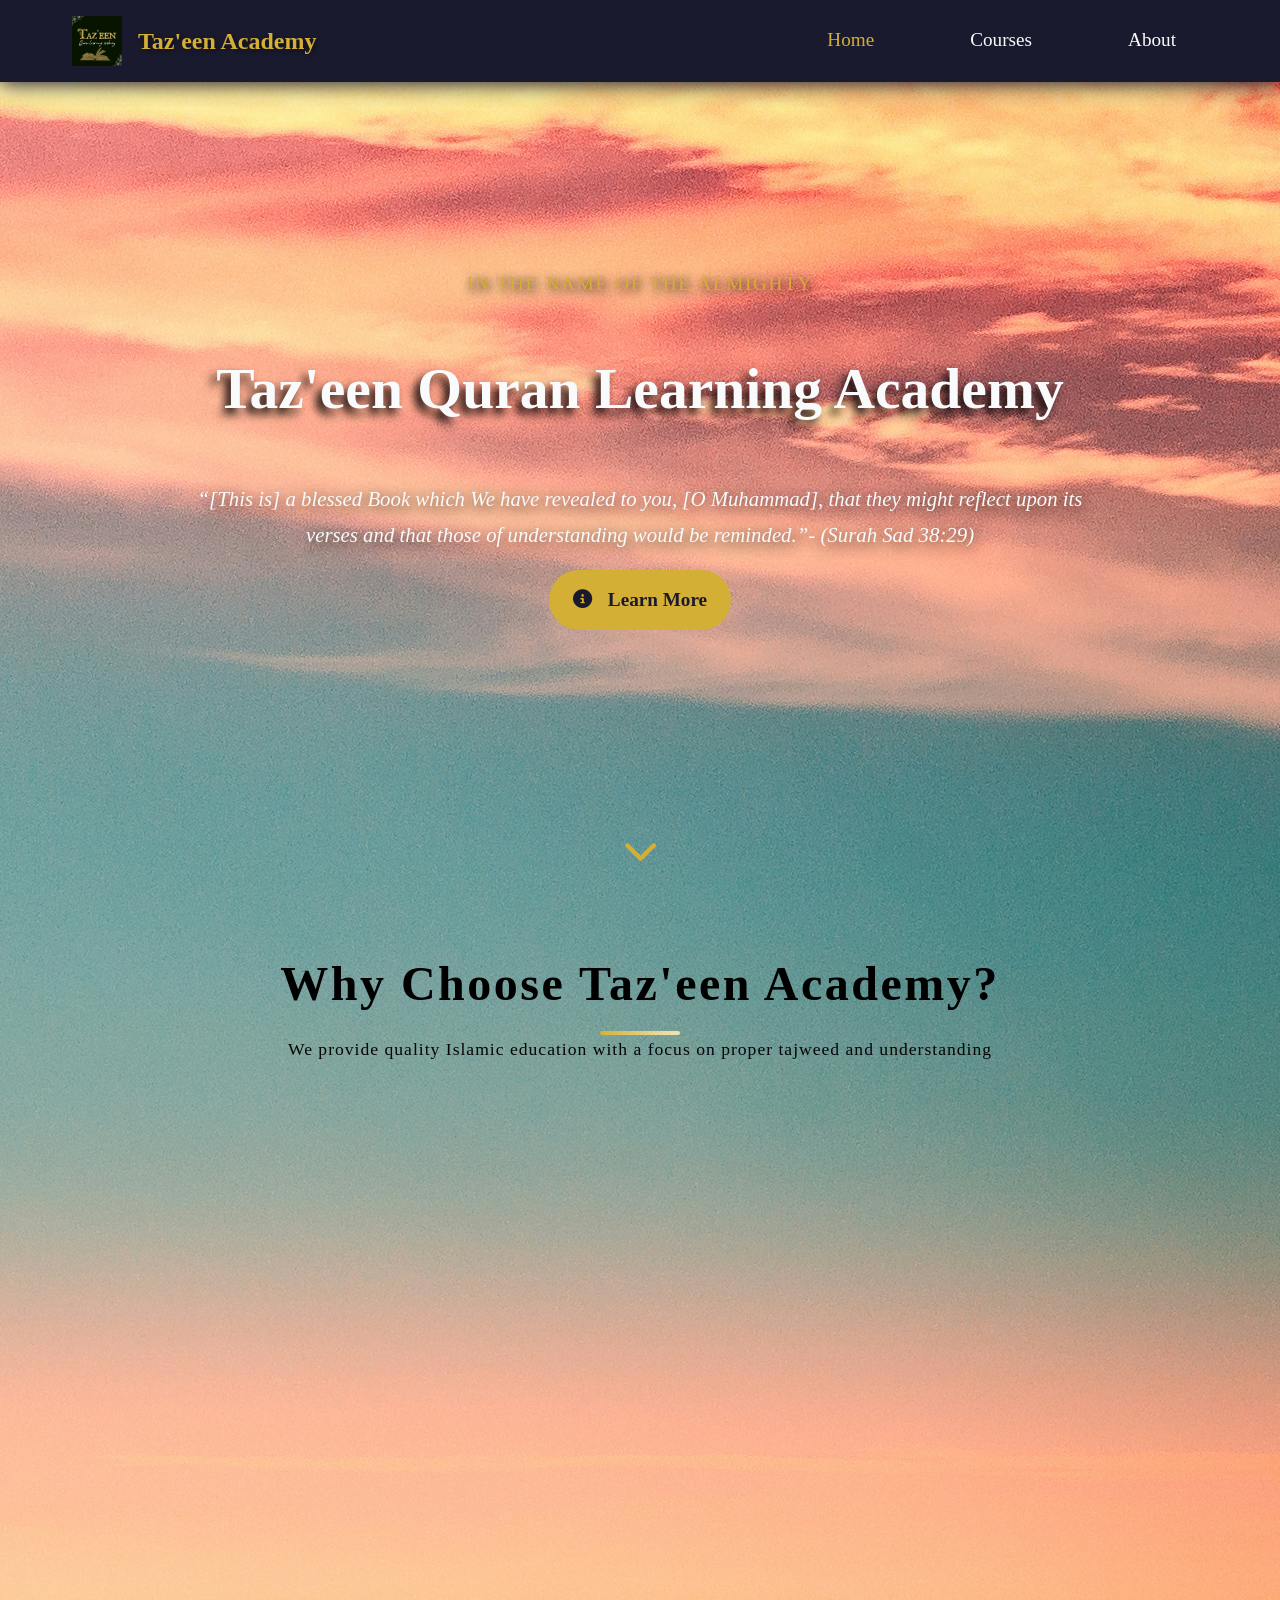
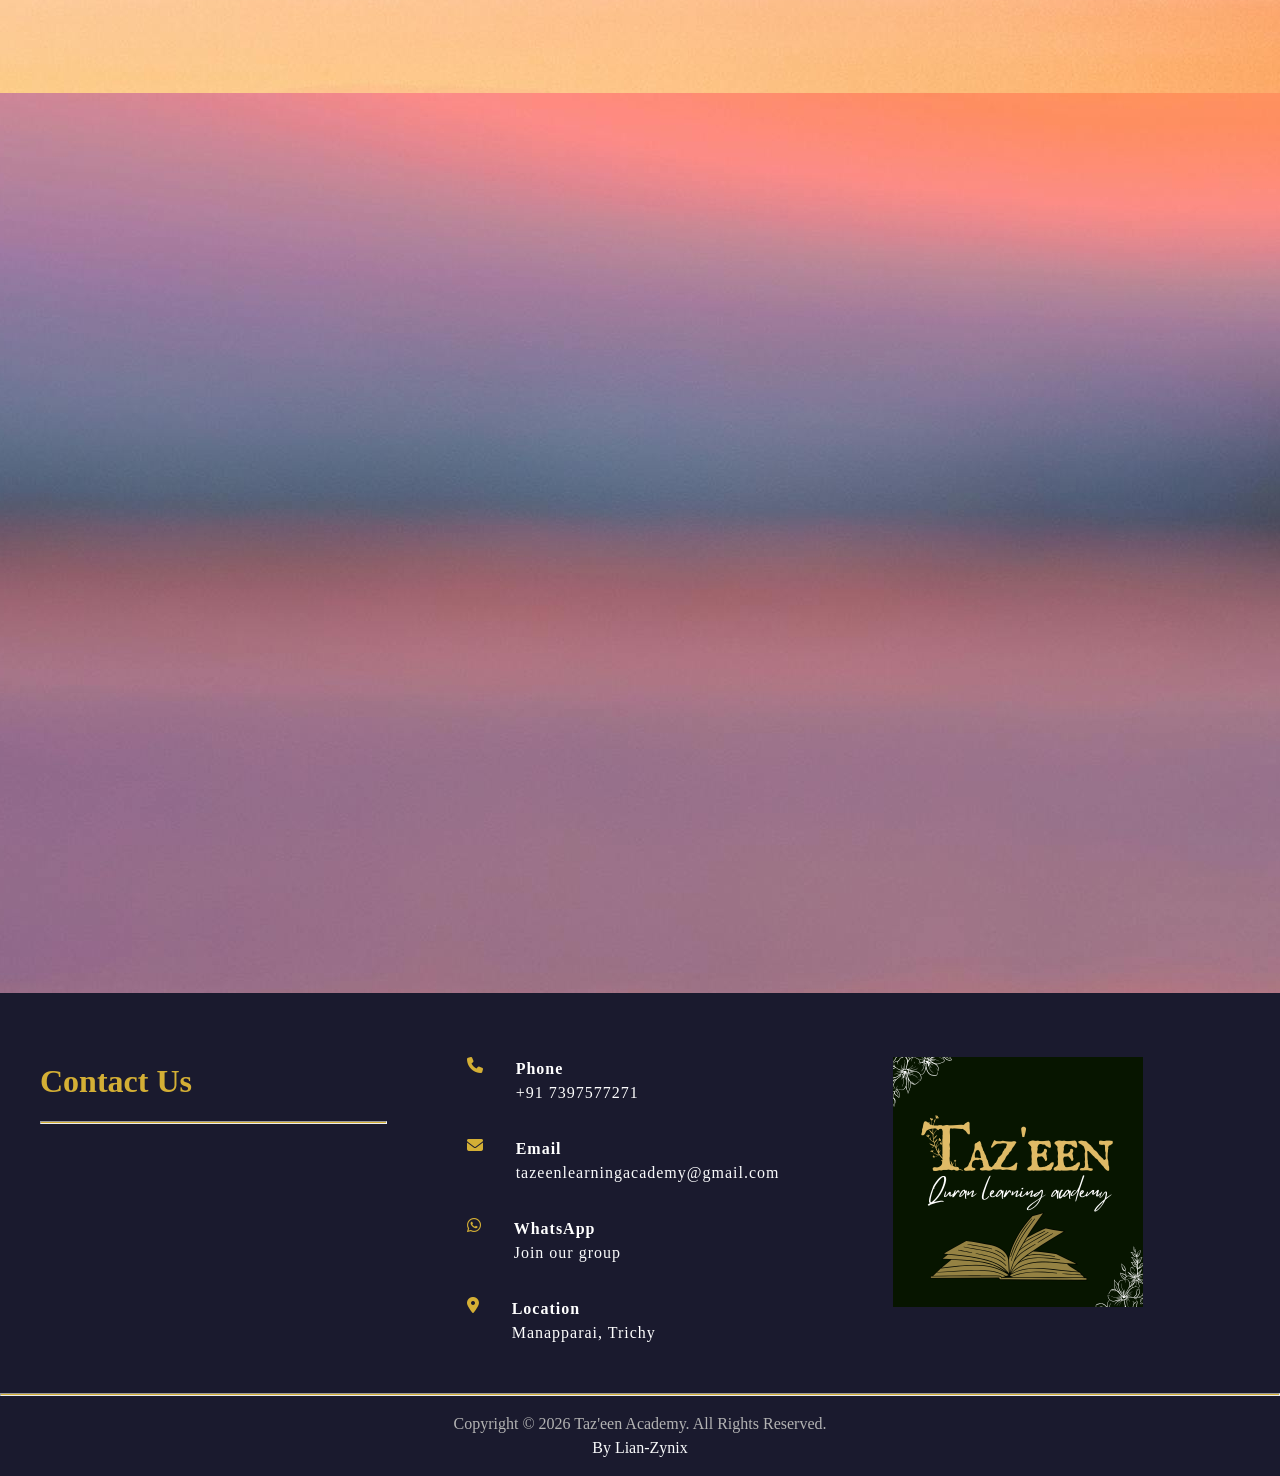
==== index.html @ e4729363 "Form updated" ====
<!DOCTYPE html>
<html lang="en">
<head>
    <meta charset="UTF-8">
    <meta name="viewport" content="width=device-width, initial-scale=1.0">
    <link rel="icon" type="image/png" href="Image/Tazeen.png">
    <title>Home | Taz'een Academy | Pool of Knowledge</title>
    <link rel="stylesheet" href="styles.css">
    <link rel="stylesheet" href="https://cdnjs.cloudflare.com/ajax/libs/font-awesome/6.4.0/css/all.min.css">
</head>
<body>

<!--Navigation Content-->

    <nav class="navbar">
        <div class="nav-container">
            <div class="logo">
                <img src="Image/Tazeen.png" alt="Taz'een Academy Logo" class="logo-icon">
                <span><a href="index.html" class="logo-text">Taz'een Academy</a></span>
            </div>
            <ul class="nav-menu">
                <li><a href="index.html" class="active" >Home</a></li>
                <li><a href="course.html">Courses</a></li>
                <li><a href="about.html">About</a></li>
            </ul>
            <div class="hamburger">
                <span></span>
                <span></span>
                <span></span>
            </div>
        </div>
    </nav>

<!--Header Content-->

    <div class="hd">
        <div class="hd-content">
            <p class="hd-start">In The Name Of The Almighty</p>
            <h1 class="hd-title">Taz'een Quran Learning Academy</h1>
            <p class="hd-verse">“[This is] a blessed Book which We have revealed to you, [O Muhammad], that they might reflect upon its verses and that those of understanding would be reminded.”- (Surah Sad 38:29)</p>
            <div class="hd-buttons">
                <a href="about.html" class="btn-about">
                    <i class="fas fa-info-circle"></i> Learn More
                </a>
            </div>
        </div>
        <div class="scroll-down">
            <i class="fas fa-chevron-down"></i>
        </div>
    </div>

<!--Main Content-->

    <main class="mcon">
        <div class="mcon-head">
            <h2>Why Choose Taz'een Academy?</h2>
            <p>We provide quality Islamic education with a focus on proper tajweed and understanding</p>
        </div>
        <div class="fade-in">
            <div class="mcon-grid">
                <div class="mcon-card">
                    <div class="mcon-icon">
                        <i class="fas fa-quran"></i>
                    </div>
                    <h3>About Us</h3>
                    <p>Tazeen Learning Academy is dedicated to providing authentic Islamic knowledge with proper tajweed and
                        understanding. We believe in nurturing students with a strong foundation in Quran and Sunnah.</p>
                </div>
                <div class="mcon-card featured">
                    <div class="mcon-icon">
                        <i class="fas fa-bullseye"></i>
                    </div>
                    <h3>Our Mission</h3>
                    <p>To provide authentic Islamic knowledge with proper tajweed and understanding, making Quranic education accessible to all.</p>
                </div>
                <div class="mcon-card">
                    <div class="mcon-icon">
                        <i class="fas fa-eye"></i>
                    </div>
                    <h3>Our Vision</h3>
                    <p>To build confident students grounded in Quran and Sunnah, ready to practice and share Islamic knowledge from a young age.</p>
                </div>
            </div>
        </div>
    </main>

<!--CTA Section-->

    <div class="info-section">
        <div class="fade-in">
            <div class="info-container">
                <div class="info-sect-left">
                    <div class="info-sect-left-inner">
                        <h2>Start Your Quran Learning Journey<br>Today!</h2>
                        <p>Join our WhatsApp group and connect with our community of learners</p>
                        <a href="https://chat.whatsapp.com/HUBTLFQeHXgHSsPPUYZzx8" target="_blank" class="btn-whatsapp">
                            <i class="fab fa-whatsapp"></i> Chat with us
                        </a>
                        <p>Whether you have a question, want to start a project or simply want to connect. Feel free to send us a message in the contact form</p>
                    </div>
                </div>
                <div class="info-sect-right">
                    <div class="info-sect-right-inner">
                        <h2>Ready? Join Us!</h2>
                        <section class="form">
                            <form name="contact" method="POST" netlify netlify-honeypot="bot-field">

                                <p style="display: none;">
                                <label>Don't fill this out: <input name="bot-field"></label>
                                </p>

                                <!-- Text Input -->
                                <div class="form-group">
                                <label for="fullname">Full Name:</label>
                                <input type="text" id="fullname" name="fullname" required>
                                </div>

                                <!-- Email Input -->
                                <div class="form-group">
                                <label for="email">Email Address:</label>
                                <input type="email" id="email" name="email" required>
                                </div>

                                <!-- Phone Input -->
                                <div class="form-group">
                                <label for="phone">Phone Number:</label>
                                <input type="tel" id="phone" name="phone" pattern="[0-9]{10}" required>
                                </div>

                                <!-- Textarea -->
                                <div class="form-group">
                                <label for="notes">Additional Notes:</label>
                                <textarea id="notes" name="notes" rows="3"></textarea>
                                </div>

                                <!-- Submit Button -->
                                <div class="form-group">
                                <button type="submit" class="submit-btn">
                                    Submit Information
                                </button>
                                </div>
                            </form>
                        </section>
                    </div>
                </div>
            </div>
        </div>
    </div>

<!--Footer Content-->

    <footer class="footer">
        <div class="footer-content">
            <div class="footer-section">
                <h1>Contact Us</h1>
                <hr>
            </div>
            <div class="footer-section">
                <div class="footer-item">
                    <i class="fas fa-phone"></i>
                    <div>
                        <h4>Phone</h4>
                        <p>+91 7397577271</p>
                    </div>
                </div>
                <div class="footer-item">
                    <i class="fas fa-envelope"></i>
                    <div>
                        <h4>Email</h4>
                        <a href="mailto:tazeenlearningacademy@gmail.com">tazeenlearningacademy@gmail.com</a>
                    </div>
                </div>
                <div class="footer-item">
                    <i class="fab fa-whatsapp"></i>
                    <div>
                        <h4>WhatsApp</h4>
                        <a href="https://chat.whatsapp.com/HUBTLFQeHXgHSsPPUYZzx8" target="_blank">Join our group</a>
                    </div>
                </div>
                <div class="footer-item">
                    <i class="fas fa-map-marker-alt"></i>
                    <div>
                        <h4>Location</h4>
                        <p>Manapparai, Trichy</p>
                    </div>
                </div>
            </div>
            <div class="footer-icon">
                <img src="Image/Tazeen.png" alt="Taz'een Academy Logo" class="logo-icon bottom">
            </div>
        </div>
        <div class="footer-bottom">
            <hr><p>Copyright &copy; 2026 Taz'een Academy. All Rights Reserved.<br>
            <a href="mailto:lianzynix.official@gmail.com">By Lian-Zynix</a>
        </div>
    </footer>

<!--Mobile Menu Content-->

    <script>

        // Mobile menu toggle:

            const hamburger = document.querySelector('.hamburger');
            const navMenu = document.querySelector('.nav-menu');
    
            hamburger.addEventListener('click', () => {
                navMenu.classList.toggle('active');
                hamburger.classList.toggle('active');
            });

        // Close menu when clicking a link:

            document.querySelectorAll('.nav-menu li a').forEach(link => {
                link.addEventListener('click', () => {
                    navMenu.classList.remove('active');
                    hamburger.classList.remove('active');
                });
            });

        // Scroll to see animation for class 'fade-in':
        const fadeElements = document.querySelectorAll('.fade-in');

        // Creating an Intersection Observer:

        const observer = new IntersectionObserver((entries) => {
            entries.forEach(entry => {
                if (entry.isIntersecting) {
                    // Add the 'active' class when the element is in view
                    entry.target.classList.add('active');
                } else {
                    // Optionally remove the 'active' class when out of view
                    entry.target.classList.remove('active');
                }
            });
        }, {
            threshold: 0.2 // Trigger when 20% of the element is visible
        });
        // Observe each element
        fadeElements.forEach(el => observer.observe(el));

    </script>
</body>
</html>
---- styles.css ----
/* Body-Content */

*{
    margin: 0;
    padding: 0;
    box-sizing: border-box;
}
body{
    color: hsl(210, 10%, 84%);
    line-height: 1.5;
    background: url(Image/bgimg1.jpg) center;
}

/* Color Variables */

:root {
    --primary-color: hsl(142, 70%, 49%);
    --secondary-color: hsl(173, 77%, 31%);
    --accent-color: hsl(173, 86%, 20%);
    --dark-color: hsl(240, 28%, 14%);
    --light-color: hsl(210, 17%, 98%);
    --gold-color: hsl(46, 65%, 52%);
    --gradient-primary: linear-gradient(135deg, hsl(229, 76%, 66%) 0%, hsl(270, 37%, 46%) 100%);
    --gradient-gold: linear-gradient(135deg, hsl(46, 65%, 52%) 0%, hsl(45, 74%, 84%) 100%);
}

/*Navigation-Content*/

.navbar{
    position: fixed;
    top: 0;
    right: 0;
    left: 0;
    background: hsl(240, 28%, 14%);
    backdrop-filter: blur(10px);
    z-index: 1000;
    box-shadow: 0 2px 20px var(--dark-color);
}
.nav-container{
    max-width: 1200px;
    margin: auto;
    padding: 1rem 2rem;
    display: flex;
    align-items: center;
    justify-content: space-between;
}
.logo{
    display: flex;
    justify-content: center;
    align-items: center;
    gap: 1rem;
}
.logo-icon{
    height: 50px;
    width: auto;
}
.logo-text{
    font-size: 1.5rem;
    font-weight: bold;
    color: var(--gold-color);
    text-shadow: 2px 2px 4px hsla(0, 0%, 0%, 0.5);
}
a{
    text-decoration: none;
    color: var(--light-color);
}
ul{
    list-style: none;
}
.nav-menu{
    display: flex;
    gap: 2rem;
}
.nav-menu li a{
    font-size: 1.2rem;
    border-radius: 5px;
    transition: all 0.3s ease;
    padding: 0.7rem 2rem;
    position: relative;
}
.nav-menu li a::after{
    content: '';
    position: absolute;
    bottom: 0;
    left: 50%;
    transform: translate(-50%);
    height: 2px;
    width: 0;
    background: var(--gold-color);
    transition: width 0.3s ease;
}
.nav-menu li a:hover::after{
    width: 80%;
}
.nav-menu li a:hover,
.nav-menu li a.active{
    color: var(--gold-color);
}
.hamburger{
    display: none;
    flex-direction: column;
    cursor: pointer;
    gap: 4px;
}
.hamburger span{
    width: 25px;
    height: 3px;
    background: var(--gold-color);
    border-radius: 2px;
    transition: all 0.3s ease;
}

/*Header-Content*/

.hd{
    position: relative;
    height: 100vh;
    color: var(--dark-color);
    display: flex;
    align-items: center;
    justify-content: center;
    text-align: center;
    padding: 0.2rem;
    top: 0;
    left: 0;
    right: 0;
    bottom: 10;
    background: url(Image/bgimg3.jpg);
    background-position: center;
    background-repeat: no-repeat;
    background-size: cover;
    z-index: 1;
}
.hd-content{
    position: relative;
    z-index: 2;
    max-width: 900px;
    animation: fadeInDown 1s ease;
}
@keyframes fadeInDown{
    from{
        opacity: 0;
        transform: translateY(-70px);
    }
    to{
        opacity: 1;
        transform: translateY(0px);
    }
}
.hd-start{
    color: var(--gold-color);
    font-size: 1.2rem;
    margin-bottom: 1rem;
    letter-spacing: 1.7px;
    text-shadow: 2px 2px 10px hsl(0, 0%, 0%);
    text-transform: uppercase;
}
.hd-title{
    font-family: 'Times New Roman', Times, serif;
    font-size: 3.6rem;
    margin: 3rem 0;
    color: var(--light-color);
    text-shadow: -5px 6px 10px hsl(0, 0%, 0%);
}
.hd-verse{
    color: var(--light-color);
    font-size: 1.3rem;
    margin-bottom: 1rem;
    line-height: 1.75;
    font-style: italic;
    text-shadow: 2px 3px 15px hsl(0, 0%, 0%);
}
.hd-buttons{
    display: flex;
    gap: 2rem;
    justify-content: center;
    flex-wrap: wrap;
}
.btn-about{
    background-color: var(--gold-color);
    color: var(--dark-color);
    font-size: 1.2rem;
    padding: 1rem 1.5rem;
    border-radius: 50px;
    font-weight: bold;
    display: flex;
    align-items: center;
    gap: 1rem;
    transition: all 0.4s ease;
    box-shadow: 0 4px 15px var(--gradient-primary);
}
.btn-about:hover{
    transform: translateY(-2.5px);
    box-shadow: 0 4px 15px hsl(51, 79%, 29%);
}
.scroll-down i{
    color: var(--gold-color);
    font-size: 2.2rem;
}
.scroll-down{
    position: absolute;
    bottom: 30px;
    left: 50%;
    transform: translateX(-50%);
    z-index: 2;
    animation: bounce 2s infinite;
}
@keyframes bounce{
    0%,
    20%,
    50%,
    80%,
    100%{
        transform: translateX(-50%) translateY(0);
    }

    40%{
        transform: translateX(-50%) translateY(-10px);
    }

    60%{
        transform: translateX(-50%) translateY(-5px);
    }
}

/*Main Content*/

.mcon{
    padding: 3em 2em;
}
.mcon-head{
    text-align: center;
    margin-bottom: 2rem;
}
.mcon-head h2{
    font-size: 3rem;
    font-style: bold;
    color: hsl(0, 0%, 0%);
    margin-bottom: 1rem;
    display: inline-block;
    letter-spacing: 2.5px;
}
.mcon-head h2::after{
    content: '';
    position: absolute;
    height: 4px;
    bottom: -135px;
    left: 50%;
    transform: translateX(-50%);
    width: 80px;
    background: var(--gradient-gold);
    border-radius: 2px;
}
.mcon-head p{
    color: hsl(0, 0%, 2%);
    font-size: 1.1rem;
    letter-spacing: 1px;
}
.mcon-grid{
    color: var(--dark-color);
    display: grid;
    grid-template-columns: repeat(auto-fit, minmax(300px, 1fr));
    max-width: 1200px;
    margin: 0 auto;
    gap: 2rem;
    animation: fadeIn 4s ease;
}
.mcon-card{
    padding: 2.5rem;
    margin-top: 20%;
    margin-bottom: 20%;
    border-radius: 15px;
    box-shadow: 0 10px 30px hsl(0, 0%, 0%);
    text-align: center;
    transition: all 0.3s ease;
    position: relative;
    overflow: hidden;
    background: var(--light-color);
}
.mcon-icon{
    padding: 20px;
    margin: 0 auto 2.5rem;
    font-size: 2rem;
    display: inline-block;
    background-color: var(--gold-color);
    border-radius: 50%;
    box-shadow: 2px 2px 10px;
    height: 80px;
    width: 80px;
    justify-content: center;
    color: hsl(240, 28%, 14%);
}
.mcon-card.featured{
    background: var(--gradient-primary);
    color: hsl(216, 33%, 97%);
}
.mcon-card h3{
    font-size: 1.5rem;
    margin-bottom: 1.2rem;
    color: var(--dark-color);
    font-family: 'Franklin Gothic Medium', 'Arial Narrow', Arial, sans-serif;
}
.mcon-card.featured h3{
    color: hsl(210, 17%, 98%);
}
.mcon-card.featured p,
.mcon-card p{
    line-height: 1.8;
    font-family: Cambria, Cochin, Georgia, Times, 'Times New Roman', serif;
}
.mcon-card::before{
    content: '';
    position: absolute;
    top: 0;
    left: 0;
    right: 0;
    transform: scaleX(0);
    background: var(--gold-color);
    height: 8px;
    transition: transform 0.3s ease;
}
.mcon-card:hover::before{
    transform: scaleX(1);
}
.mcon-card.featured:hover,
.mcon-card:hover{
    transform: translateY(-10px);
}

@keyframes fadeIn{
    from{
        opacity: 0;
        transform: translateY(80px);
    }
    to{
        opacity: 1;
        transform: translateY(0);
    }
}
.fade-in{
    opacity: 0;
    transform: translateY(50px);
    transition: opacity 0.6s ease, transform 0.6s ease;
}
.fade-in.active{
    opacity: 1;
    transform: translateY(0);
}

/* CTA-Content */

.info-section{
    display: grid;
    place-items: center;
    background: url(Image/bgimg2.jpg);
    background-position: center;
    color: var(--light-color);
    height: 100vh;
}
.info-container{
    display: flex;
    margin: 0;
    padding: 0;
}
.info-sect-left{
    flex: 1;
    margin: 2rem;
    padding: 2rem;
}
.info-sect-left-inner{
    background-color: color-mix(in srgb, var(--dark-color),transparent 15%);
    border-radius: 10px;
    box-shadow: 0 10px 20px hsla(0, 0%, 0%, 0.3);
    text-align: center;
    transition: transform 0.3s ease;
    width: 80%;
}
.info-sect-left-inner:hover{
    transform: translateY(-10px);
}
.info-sect-left h2{
    font-size: 2.5rem;
    padding: 1rem;
}
.info-sect-left p{
    font-size: 1.2rem;
    padding: 2rem;
}
.btn-whatsapp{
    background-color: hsla(0, 0%, 0%, 0.40);
    color: hsl(106, 90%, 35%);
    border-style: linear;
    padding: 1rem;
    font-size: 1.2rem;
    border-radius: 20px;
    cursor: pointer;
    transition-duration: 0.5s;
}
.btn-whatsapp:hover{
    background-color: hsl(106, 90%, 35%);
    color: white;
    box-shadow: 1px 1px 10px hsl(0, 63%, 60%);
    transition-duration: 0.5s;
}
.btn-whatsapp:active{
    opacity: 0.4;
}
.info-sect-right{
    flex: 1;
}
.info-sect-right-inner{
    background-color: color-mix(in srgb, var(--dark-color),transparent 15%);
    padding: 1rem;
    border-radius: 10px;
    box-shadow: 0 10px 20px hsla(0, 0%, 0%, 0.3);
    text-align: center;
    transition: transform 0.3s ease;
    width: 80%;
}
.info-sect-right-inner:hover{
    transform: translateY(-10px);
}
.info-sect-right h2{
    font-size: 2.5rem;
    margin-bottom: 1.5rem;
}
.form-group :not(.submit-btn){
    margin-bottom: 1.5rem;
    text-align: left;
}
.form-group label{
    display: block;
    font-size: 1rem;
    margin-bottom: 0.5rem;
    color: var(--gold-color);
}
.form-group input,
.form-group select,
.form-group textarea{
    width: 100%;
    padding: 0.8rem;
    font-size: 1rem;
    border: 2px solid var(--light-color);
    border-radius: 5px;
    background: transparent;
    color: var(--light-color);
    transition: border-color 0.3s ease;
}
.form-group input:focus,
.form-group select:focus,
.form-group textarea:focus{
    border-color: var(--gold-color);
    outline: none;
}
.submit-btn{
    display: inline-block;
    padding: 0.8rem 2rem;
    font-size: 1rem;
    font-weight: bold;
    color: var(--dark-color);
    background: var(--gold-color);
    text-align: center;
    border: none;
    border-radius: 5px;
    cursor: pointer;
    transition: all 0.3s ease;
}
.submit-btn:hover{
    background: var(--light-color);
    color: var(--dark-color);
    box-shadow: 0 5px 15px rgba(0, 0, 0, 0.3);
    cursor: pointer;
}

/* Footer-Content */


.footer{
    background: var(--dark-color);
    padding: 4rem 0;
    padding-bottom: 1rem;
}
.footer-section h1{
    color: var(--gold-color);
    font-size: 2rem;
}
.footer hr{
    background-color: var(--gold-color);
    height: 3px;
    margin: 1rem 0;
    text-align: center;
}
.footer-item{
    display: flex;
    align-items: flex-start;
    gap: 2rem;
    margin-bottom: 2rem;
    color: white;
    letter-spacing: 1px;
    transition: all 0.3s ease;
}
.footer-item p:hover,
.footer-item a:hover,
.footer-item i{
    cursor: pointer;
    color: var(--gold-color);
    transition: all 0.3s ease;
}
.footer-section{
    background-color: var(--dark-color);
}
.footer-content{
    display: grid;
    max-width: 1200px;
    margin: 0 auto;
    grid-template-columns: repeat(auto-fit, minmax(250px,1fr));
    gap: 5rem;
}
.footer-bottom{
    text-align: center;
}
.footer-bottom p{
    color: hsl(0, 0%, 70%);
    font-size: 1rem;
}
.bottom{
    height: 250px;
}
.footer-icon{
    display: flex;
    width: 600px;
}

/* Responsive Design */

@media screen and (max-width: 915px){

    /* Navigation-Content */

    .nav-container{
        padding: 1rem;
    }
    .nav-menu{
        position: fixed;
        top: 80px;
        left: -100%;
        width: 100%;
        background: var(--dark-color);
        flex-direction: column;
        padding: 2rem;
        gap: 1rem;
        transition: left 0.3s ease;
    }
    .nav-menu.active{
        left: 0;
    }
    .logo-text{
        font-size: 1.4rem;
    }
    .nav-menu li a:hover::after{
        display: none;
    }
    .hamburger{
        display: flex;
    }
    .hamburger.active span:nth-child(1){
        transform: rotate(45deg) translate(5px, 5px);
    }
    .hamburger.active span:nth-child(2){
        opacity: 0;
    }
    .hamburger.active span:nth-child(3){
        transform: rotate(-45deg) translate(7px, -6px);
    }

/* Header-Content */

    .btn-about{
        display: none;
    }
    .hd-title{
        font-size: 2.2rem;
        letter-spacing: 1px;
        margin: 3rem auto;
    }
    .hd-start,
    .hd-verse{
        font-size: 1rem;
    }

/* Main-Content */

    .mcon{
        padding: 1rem;
    }
    .mcon-head h2{
        font-size: 2.2rem;
        letter-spacing: 1px;
    }
    .mcon-head h2::after{
        display: none;
    }
    .mcon-card{
        margin: 0 auto;
        padding: 2rem 1rem;
        margin-bottom: 2rem;
    }
    .mcon-card::before{
        transform: scaleX(1);
    }
    .mcon-grid{
        grid-template-columns: 1fr;
    }

/* CTA-Content */

    .info-section{
        height: auto;
    }
    .info-container{
        flex-direction: column;
        align-items: center;
    }
    .info-sect-left,
    .info-sect-right{
        width: 100%;
        padding: 1rem;
    }
    .info-sect-left-inner,
    .info-sect-right-inner{
        width: 100%;
    }
    .info-sect-left-inner h2,
    .info-sect-right-inner h2{
        font-size: 1.8rem;
    }
    .info-sect-left-inner p,
    .form-group label{
        font-size: 1rem;
    }

/* Footer-Content */

    .footer{
        padding: 1rem 1rem;
        padding-bottom: 0;
    }
    .footer-content{
        display: block;
    }
    .footer-content,
    .footer-item{
        gap: 1rem;
    }
    .footer-item p,
    .footer-item a,
    .footer-item i{
        font-size: 0.8rem;
        color: var(--gold-color);
    }
    .footer-item h4{
        font-size: 1rem;
    }
    .footer-section h1{
        font-size: 1.5rem;
    }
    .footer-icon{
        justify-content: center;
        width: 100%;
    }
    .footer-bottom{
        text-align: left;
    }
    .bottom{
        height: 150px;
    }
}
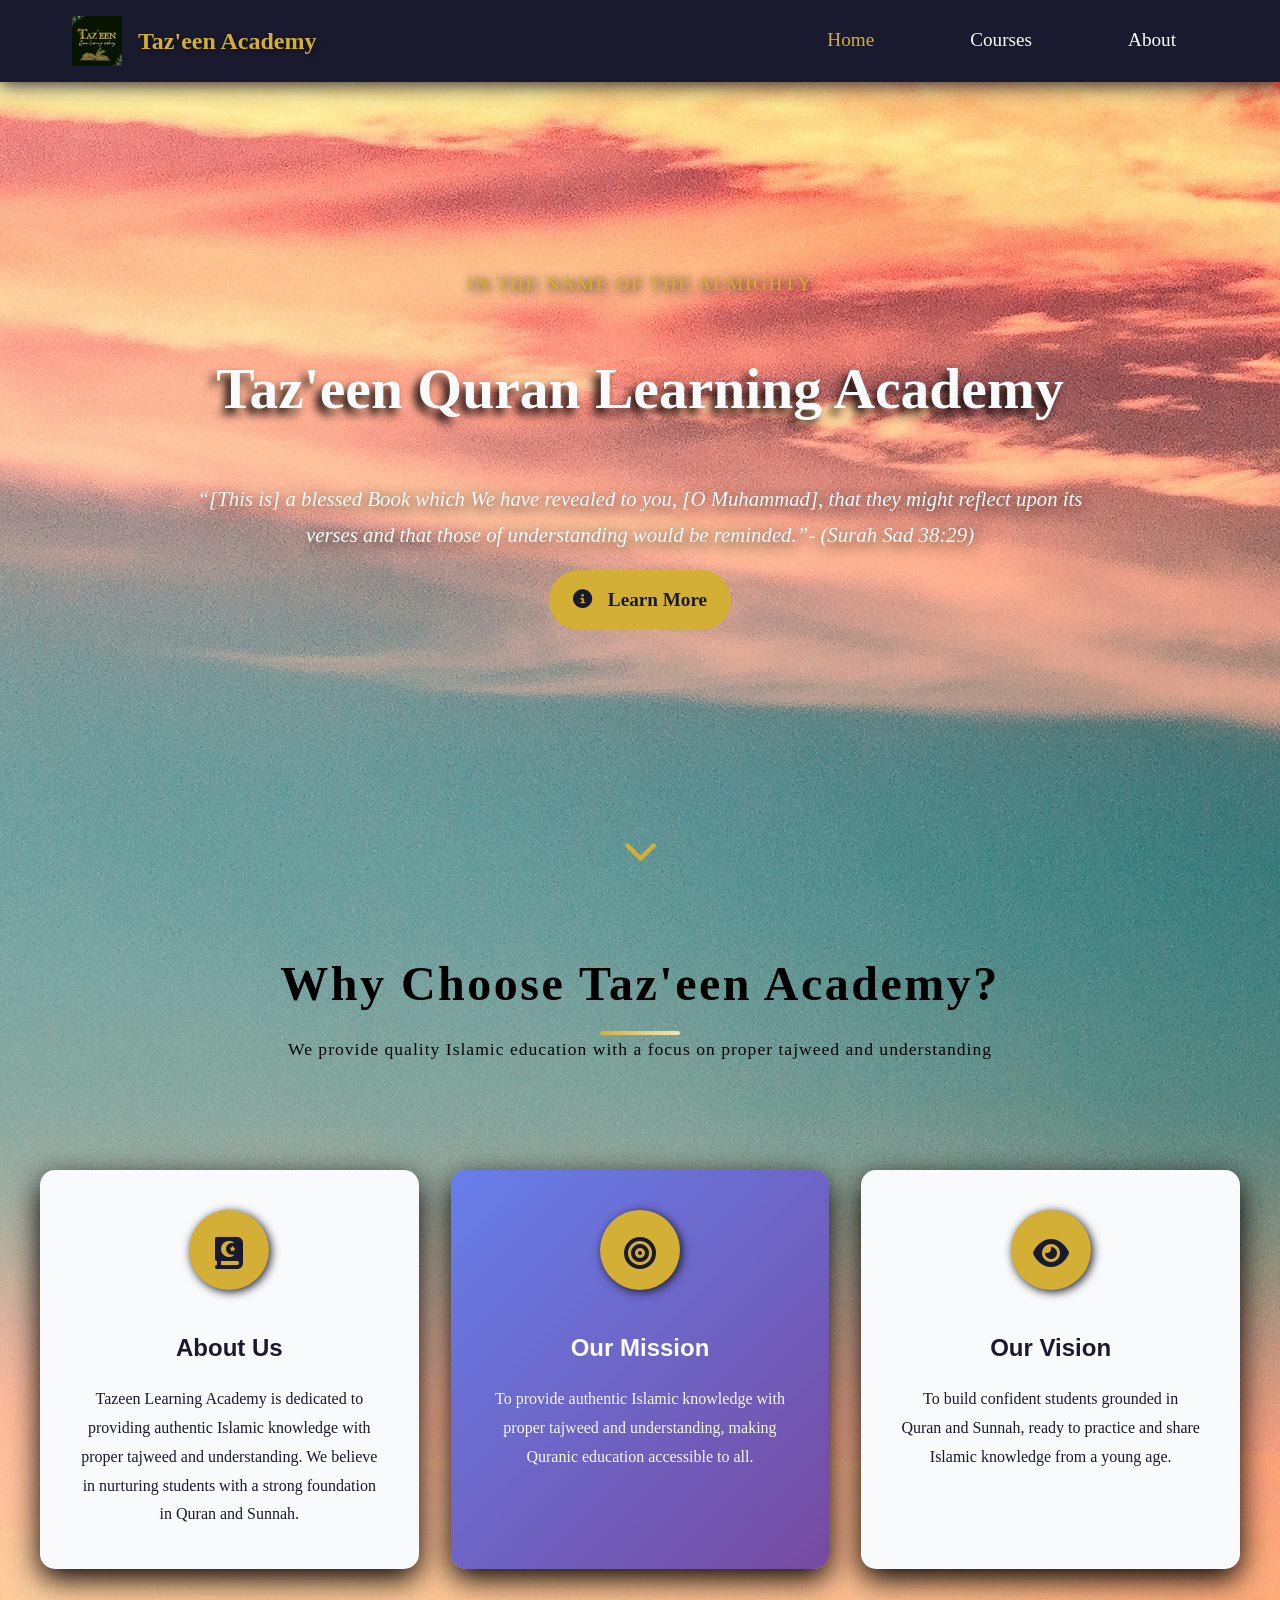
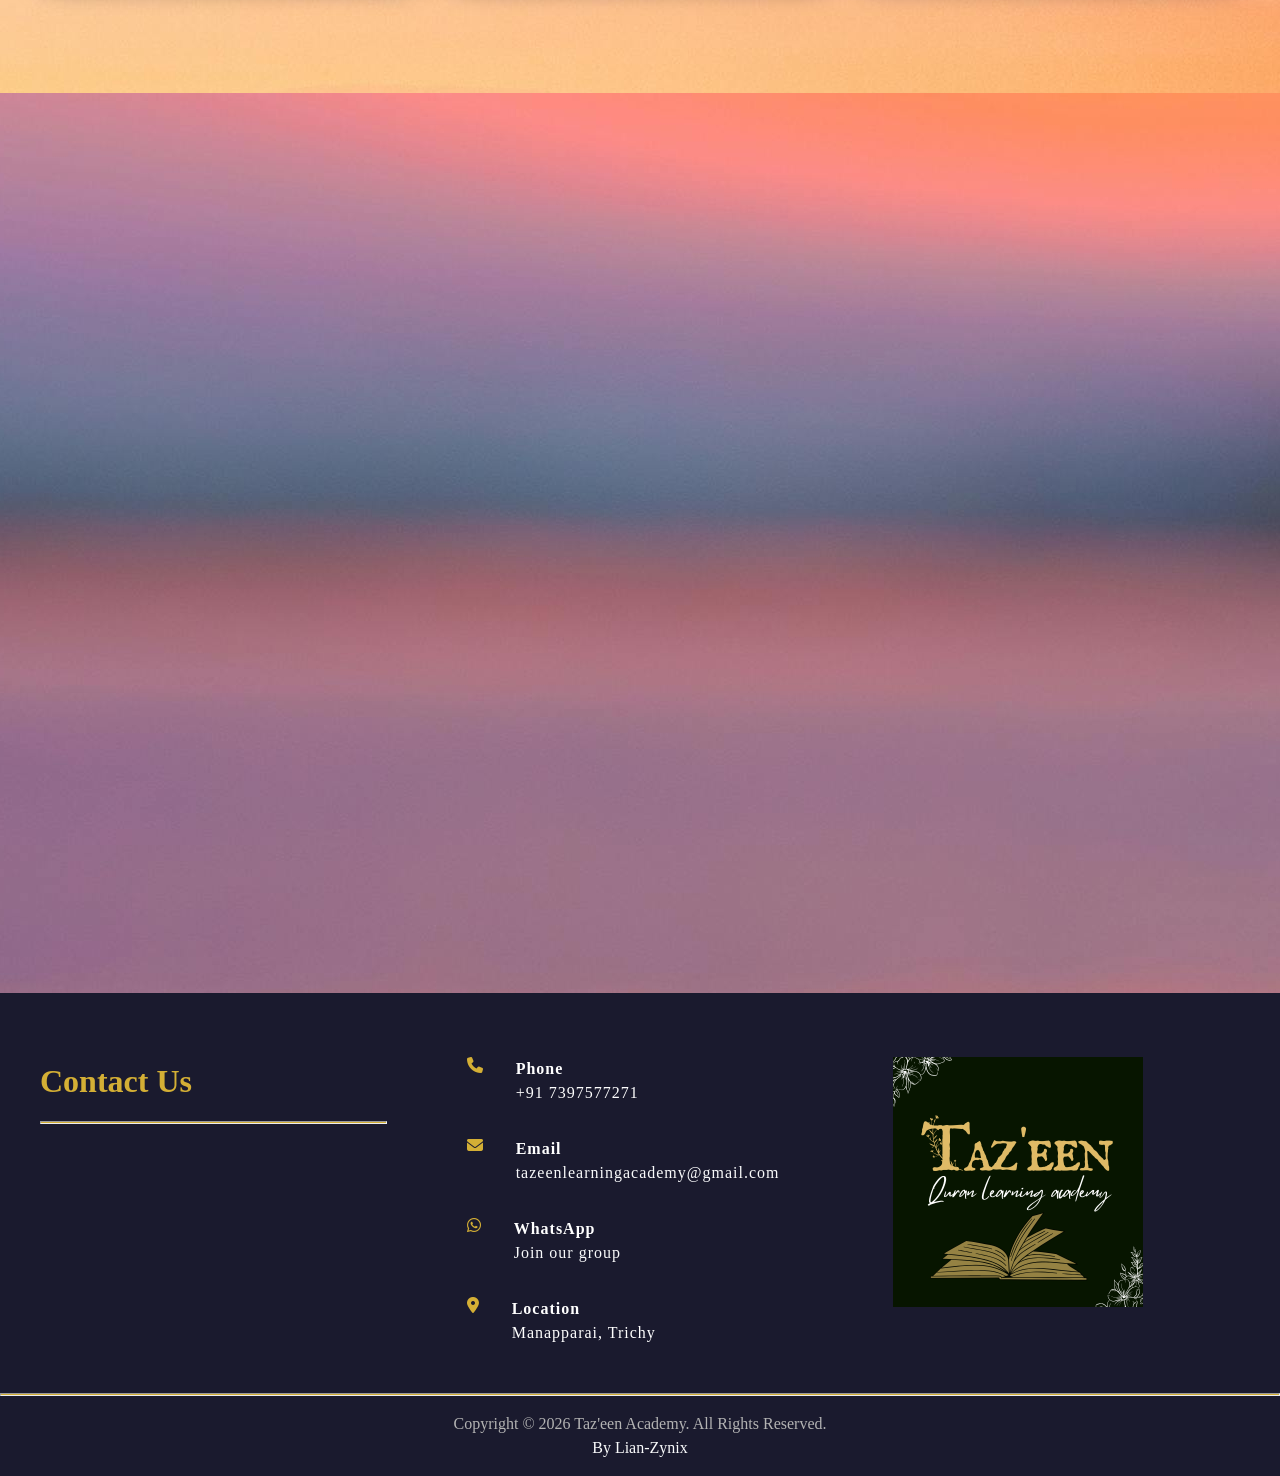
==== commit 2d174fe8: "Form updated" ====
--- a/index.html
+++ b/index.html
@@ -93,7 +93,7 @@
                     <div class="info-sect-left-inner">
                         <h2>Start Your Quran Learning Journey<br>Today!</h2>
                         <p>Join our WhatsApp group and connect with our community of learners</p>
-                        <a href="https://chat.whatsapp.com/HUBTLFQeHXgHSsPPUYZzx8" target="_blank" class="btn-whatsapp">
+                        <a href="" target="_blank" class="btn-whatsapp">
                             <i class="fab fa-whatsapp"></i> Chat with us
                         </a>
                         <p>Whether you have a question, want to start a project or simply want to connect. Feel free to send us a message in the contact form</p>
@@ -111,33 +111,33 @@
 
                                 <!-- Text Input -->
                                 <div class="form-group">
-                                <label for="fullname">Full Name:</label>
-                                <input type="text" id="fullname" name="fullname" required>
+                                    <label for="fullname">Full Name:</label>
+                                    <input type="text" id="fullname" name="fullname" required>
                                 </div>
 
                                 <!-- Email Input -->
                                 <div class="form-group">
-                                <label for="email">Email Address:</label>
-                                <input type="email" id="email" name="email" required>
+                                    <label for="email">Email Address:</label>
+                                    <input type="email" id="email" name="email" required>
                                 </div>
 
                                 <!-- Phone Input -->
                                 <div class="form-group">
-                                <label for="phone">Phone Number:</label>
-                                <input type="tel" id="phone" name="phone" pattern="[0-9]{10}" required>
+                                    <label for="phone">Phone Number:</label>
+                                    <input type="tel" id="phone" name="phone" pattern="[0-9]{10}" required>
                                 </div>
 
                                 <!-- Textarea -->
                                 <div class="form-group">
-                                <label for="notes">Additional Notes:</label>
-                                <textarea id="notes" name="notes" rows="3"></textarea>
+                                    <label for="notes">Additional Notes:</label>
+                                    <textarea id="notes" name="notes" rows="3"></textarea>
                                 </div>
 
                                 <!-- Submit Button -->
                                 <div class="form-group">
-                                <button type="submit" class="submit-btn">
-                                    Submit Information
-                                </button>
+                                    <button type="submit" class="submit-btn">
+                                        Submit Information
+                                    </button>
                                 </div>
                             </form>
                         </section>
@@ -174,7 +174,7 @@
                     <i class="fab fa-whatsapp"></i>
                     <div>
                         <h4>WhatsApp</h4>
-                        <a href="https://chat.whatsapp.com/HUBTLFQeHXgHSsPPUYZzx8" target="_blank">Join our group</a>
+                        <a href="" target="_blank">Join our group</a>
                     </div>
                 </div>
                 <div class="footer-item">
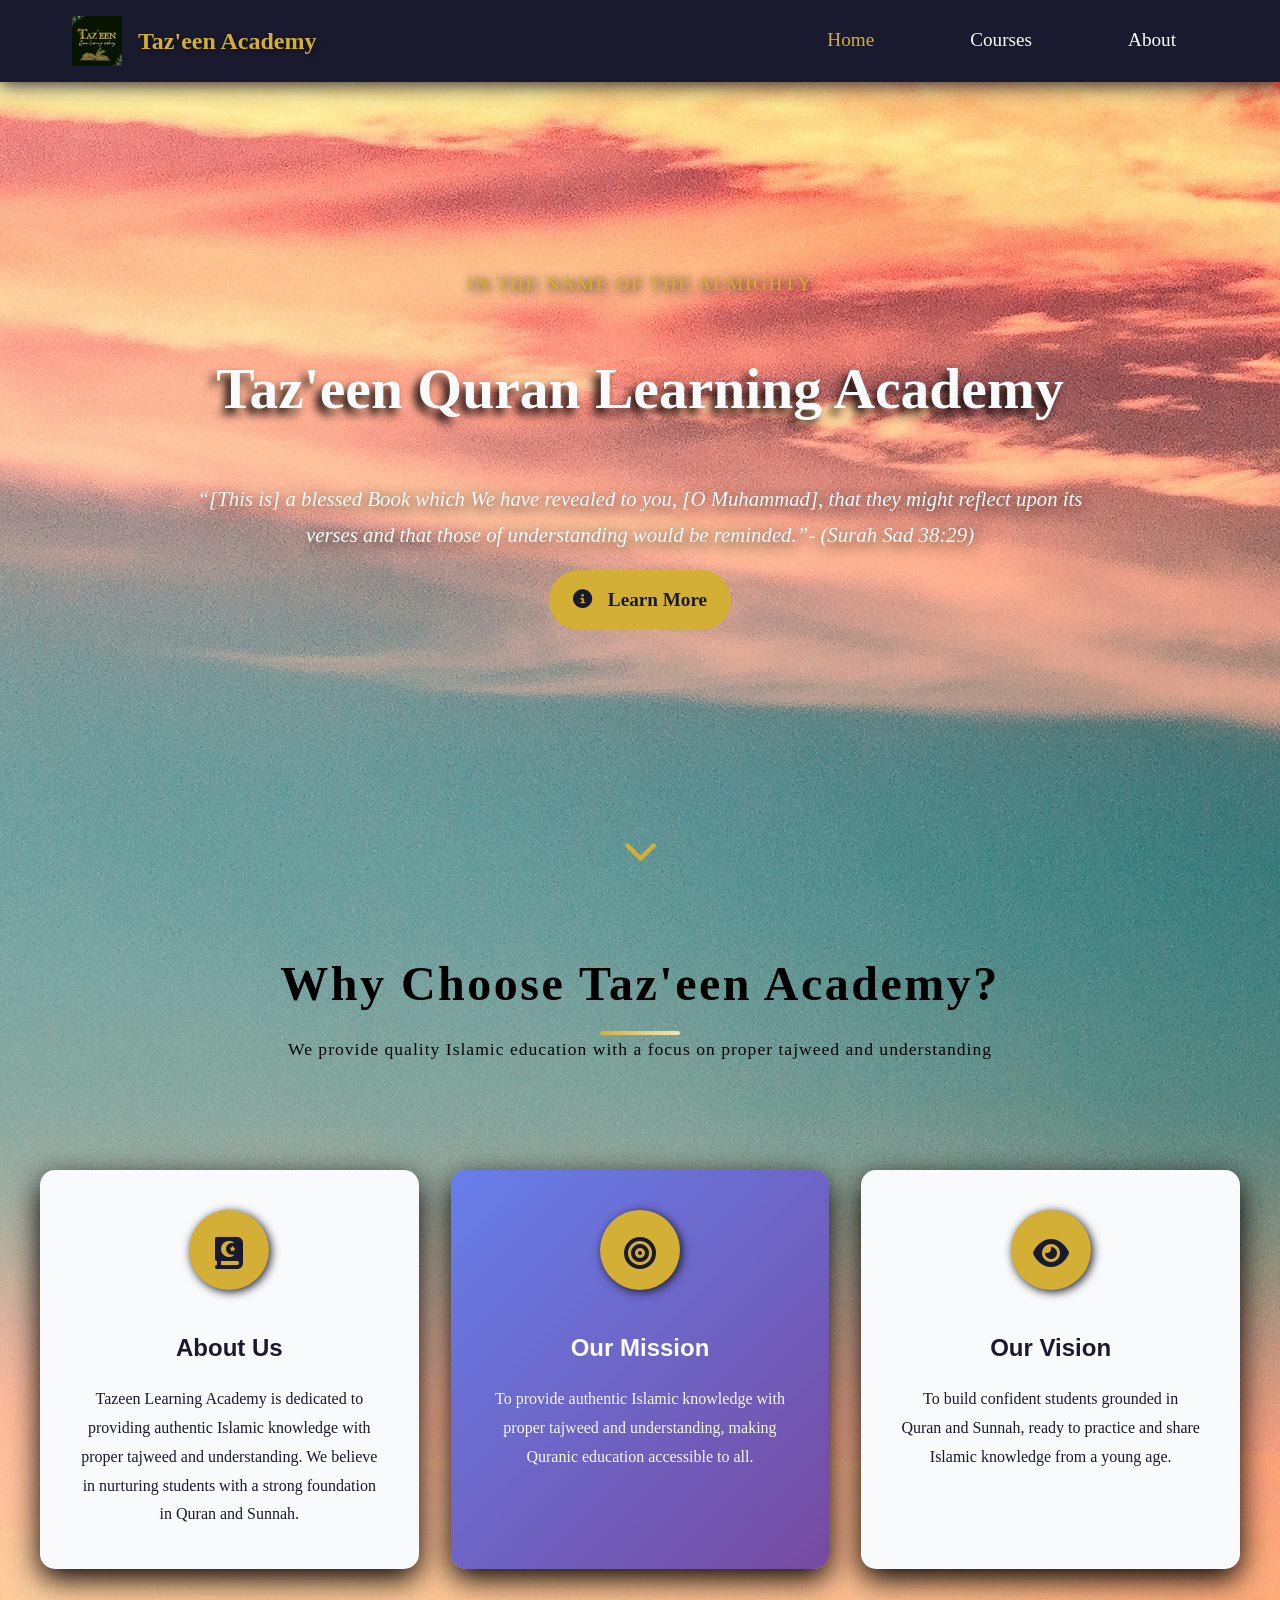
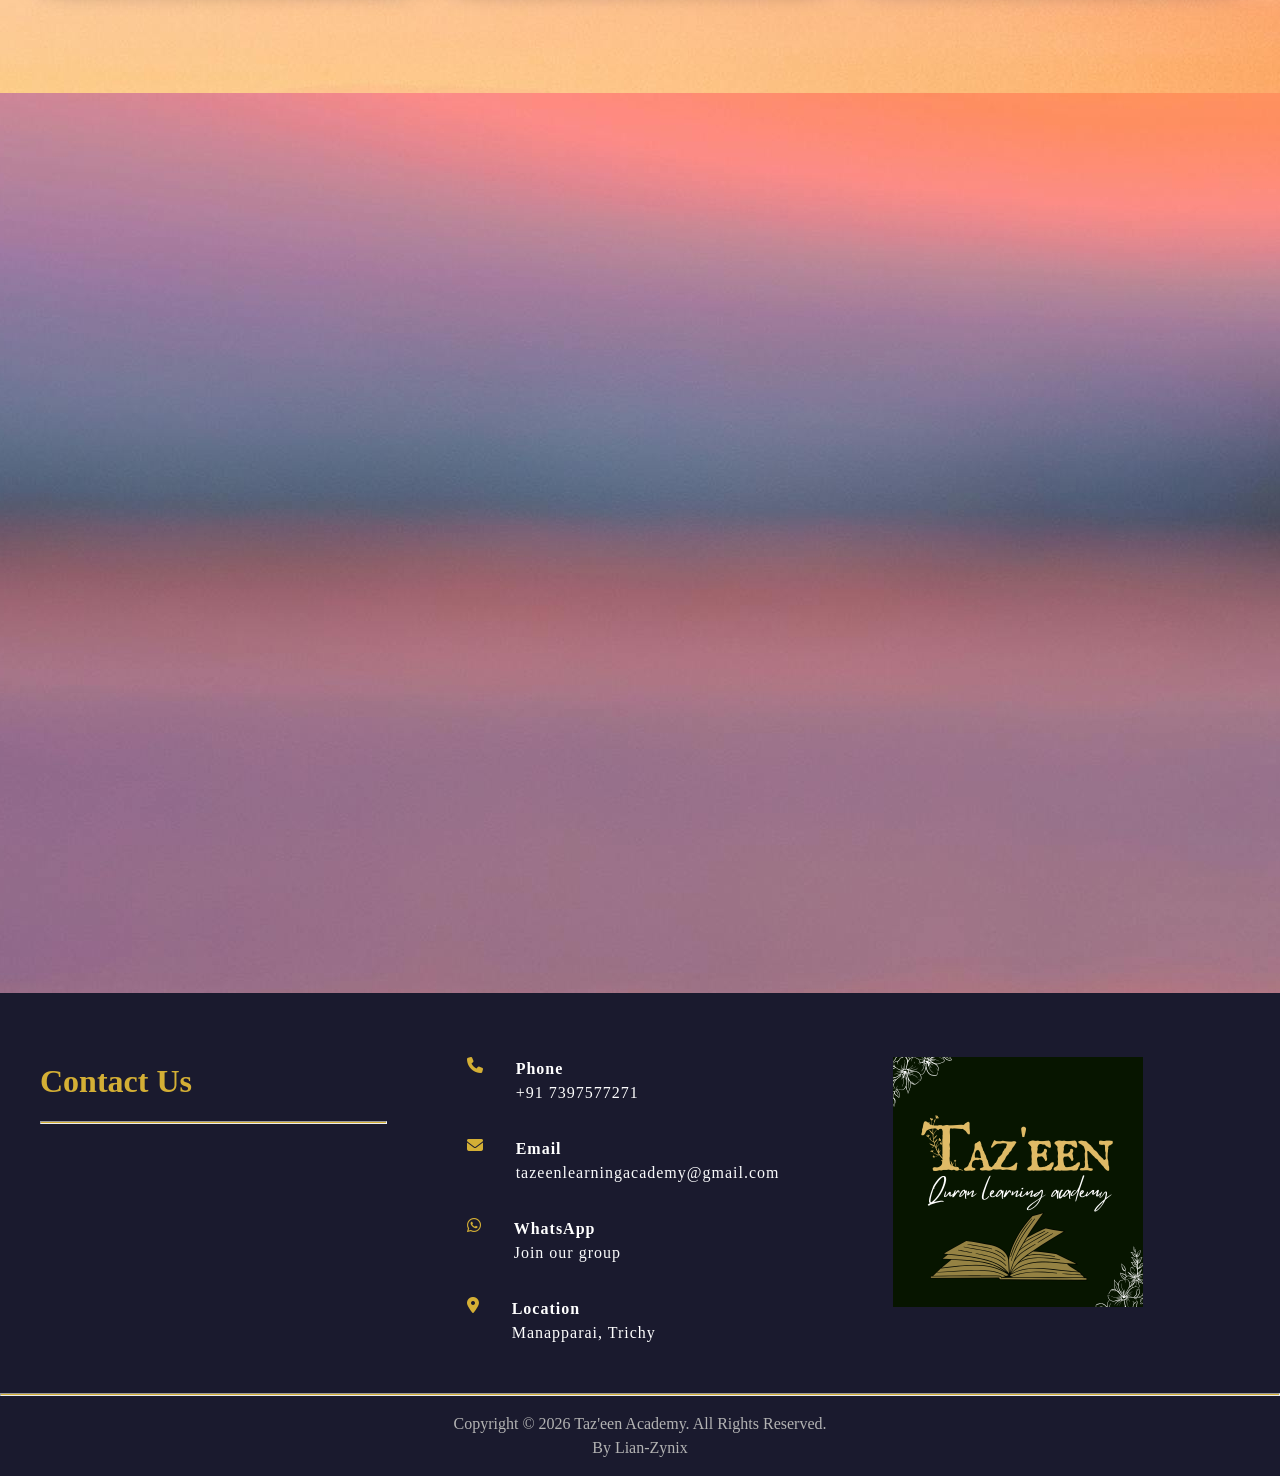
==== commit 6c374da1: "Form updated" ====
--- a/index.html
+++ b/index.html
@@ -191,7 +191,7 @@
         </div>
         <div class="footer-bottom">
             <hr><p>Copyright &copy; 2026 Taz'een Academy. All Rights Reserved.<br>
-            <a href="mailto:lianzynix.official@gmail.com">By Lian-Zynix</a>
+            <p>By Lian-Zynix</p>
         </div>
     </footer>
 
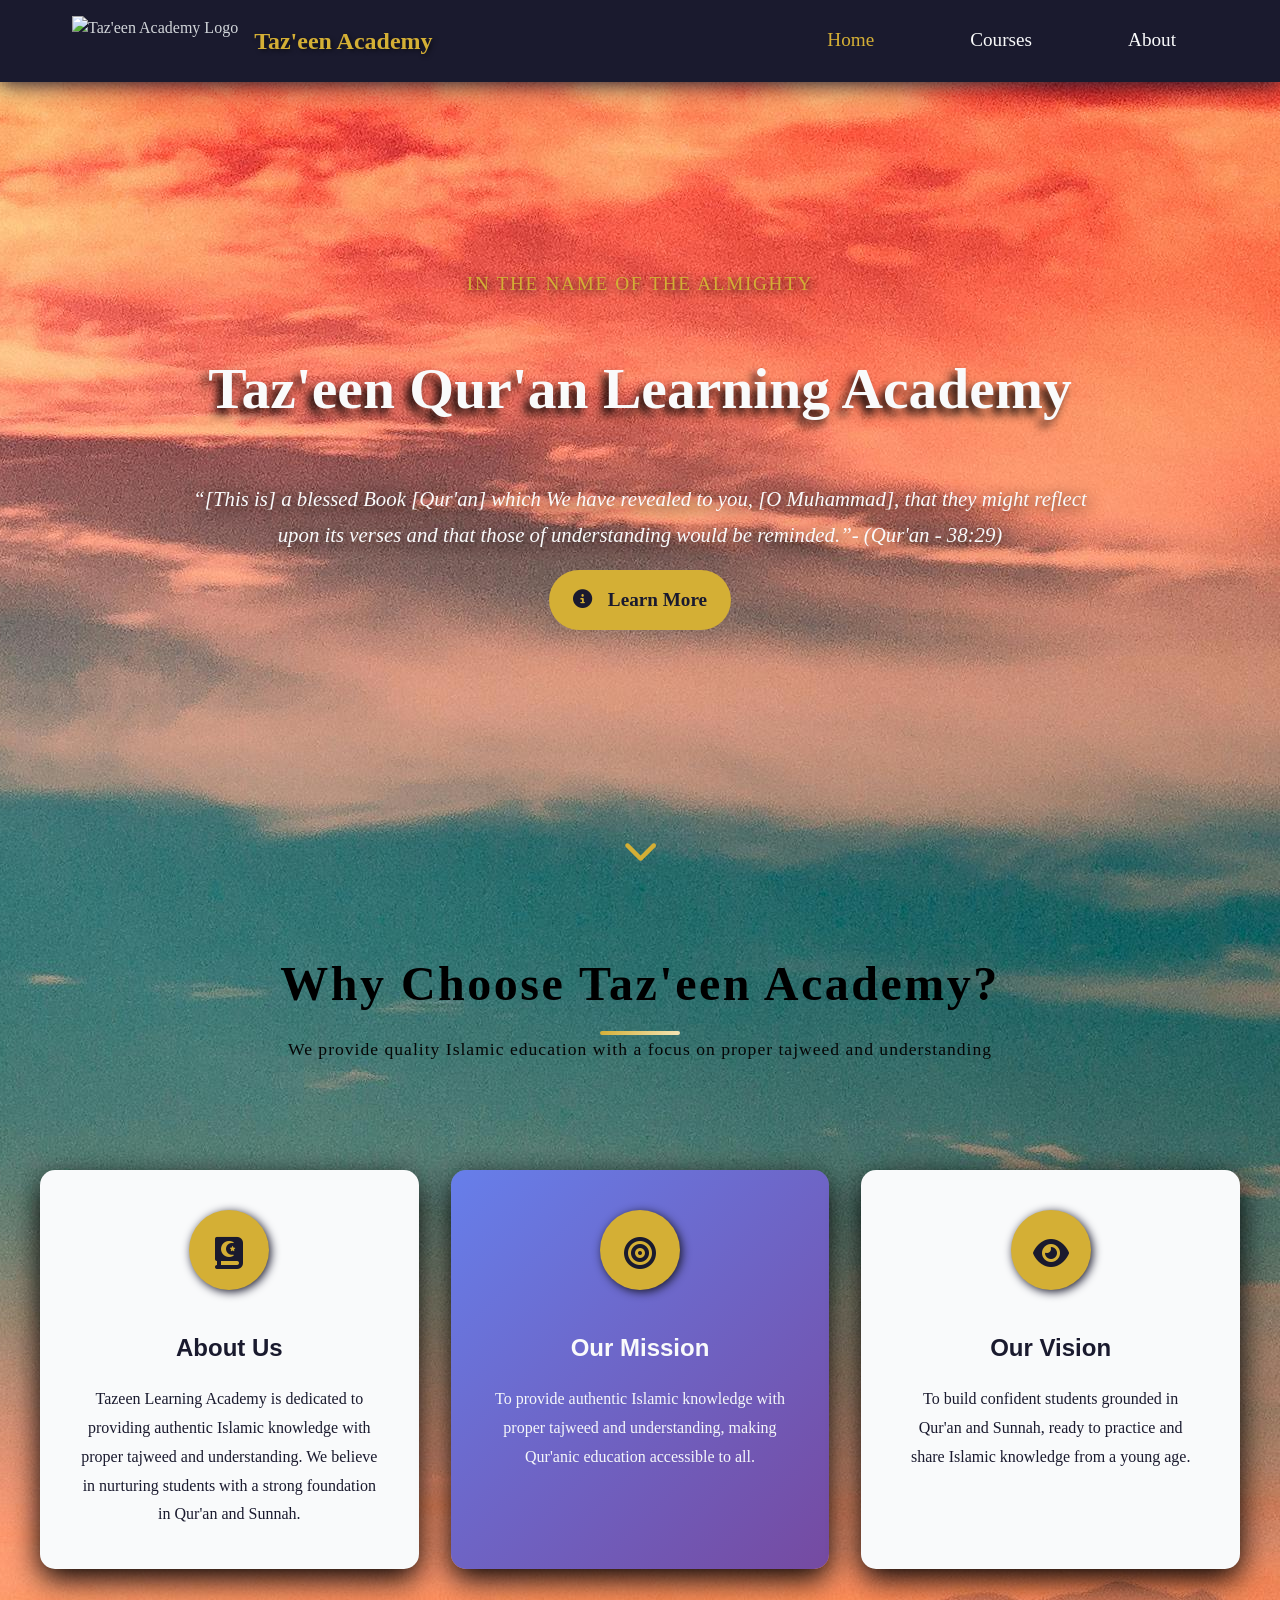
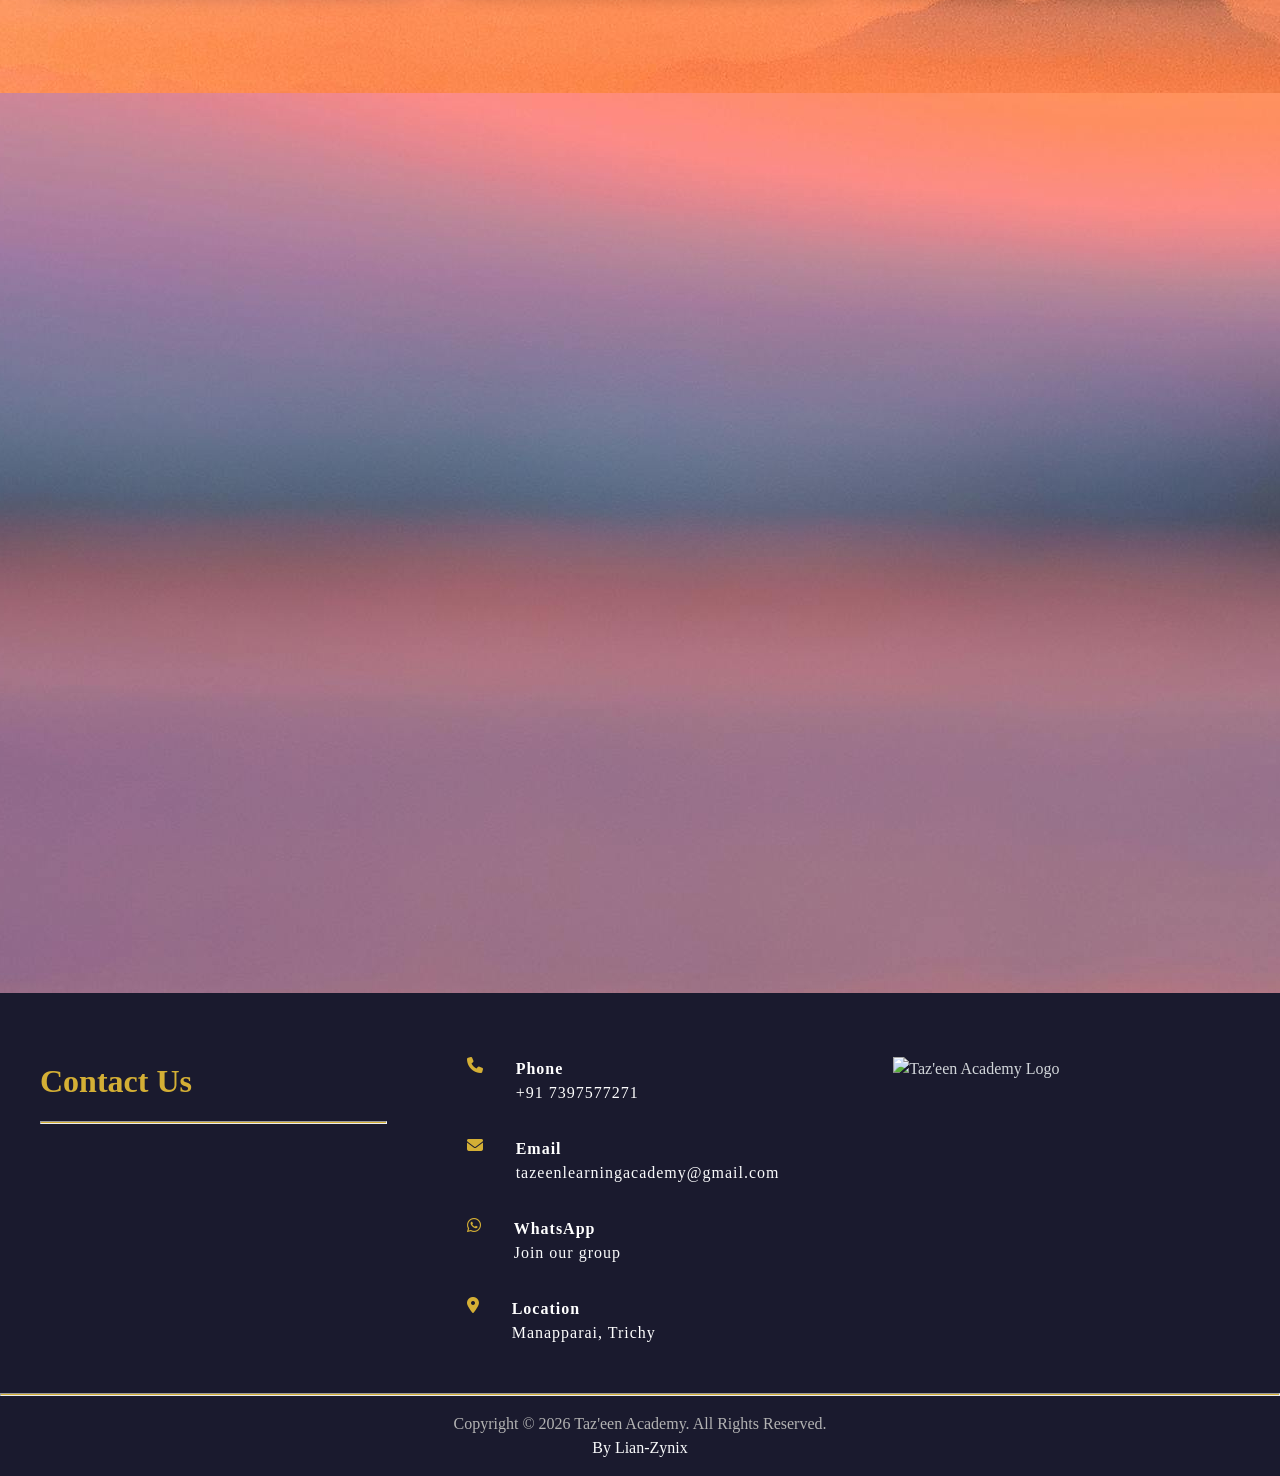
==== commit 30cca364: "Files Updated" ====
--- a/index.html
+++ b/index.html
@@ -4,7 +4,7 @@
     <meta charset="UTF-8">
     <meta name="viewport" content="width=device-width, initial-scale=1.0">
     <link rel="icon" type="image/png" href="Image/Tazeen.png">
-    <title>Home | Taz'een Academy | Pool of Knowledge</title>
+    <title>Home | Taz'een Academy</title>
     <link rel="stylesheet" href="styles.css">
     <link rel="stylesheet" href="https://cdnjs.cloudflare.com/ajax/libs/font-awesome/6.4.0/css/all.min.css">
 </head>
@@ -36,8 +36,8 @@
     <div class="hd">
         <div class="hd-content">
             <p class="hd-start">In The Name Of The Almighty</p>
-            <h1 class="hd-title">Taz'een Quran Learning Academy</h1>
-            <p class="hd-verse">“[This is] a blessed Book which We have revealed to you, [O Muhammad], that they might reflect upon its verses and that those of understanding would be reminded.”- (Surah Sad 38:29)</p>
+            <h1 class="hd-title">Taz'een Qur'an Learning Academy</h1>
+            <p class="hd-verse">“[This is] a blessed Book [Qur'an] which We have revealed to you, [O Muhammad], that they might reflect upon its verses and that those of understanding would be reminded.”- (Qur'an - 38:29)</p>
             <div class="hd-buttons">
                 <a href="about.html" class="btn-about">
                     <i class="fas fa-info-circle"></i> Learn More
@@ -64,21 +64,21 @@
                     </div>
                     <h3>About Us</h3>
                     <p>Tazeen Learning Academy is dedicated to providing authentic Islamic knowledge with proper tajweed and
-                        understanding. We believe in nurturing students with a strong foundation in Quran and Sunnah.</p>
+                        understanding. We believe in nurturing students with a strong foundation in Qur'an and Sunnah.</p>
                 </div>
                 <div class="mcon-card featured">
                     <div class="mcon-icon">
                         <i class="fas fa-bullseye"></i>
                     </div>
                     <h3>Our Mission</h3>
-                    <p>To provide authentic Islamic knowledge with proper tajweed and understanding, making Quranic education accessible to all.</p>
+                    <p>To provide authentic Islamic knowledge with proper tajweed and understanding, making Qur'anic education accessible to all.</p>
                 </div>
                 <div class="mcon-card">
                     <div class="mcon-icon">
                         <i class="fas fa-eye"></i>
                     </div>
                     <h3>Our Vision</h3>
-                    <p>To build confident students grounded in Quran and Sunnah, ready to practice and share Islamic knowledge from a young age.</p>
+                    <p>To build confident students grounded in Qur'an and Sunnah, ready to practice and share Islamic knowledge from a young age.</p>
                 </div>
             </div>
         </div>
@@ -91,12 +91,12 @@
             <div class="info-container">
                 <div class="info-sect-left">
                     <div class="info-sect-left-inner">
-                        <h2>Start Your Quran Learning Journey<br>Today!</h2>
+                        <h2>Start Your Qur'an Learning Journey<br>Today!</h2>
                         <p>Join our WhatsApp group and connect with our community of learners</p>
                         <a href="" target="_blank" class="btn-whatsapp">
                             <i class="fab fa-whatsapp"></i> Chat with us
                         </a>
-                        <p>Whether you have a question, want to start a project or simply want to connect. Feel free to send us a message in the contact form</p>
+                        <p>Whether you have a question or simply want to connect. Feel free to send us a message.</p>
                     </div>
                 </div>
                 <div class="info-sect-right">
@@ -191,7 +191,7 @@
         </div>
         <div class="footer-bottom">
             <hr><p>Copyright &copy; 2026 Taz'een Academy. All Rights Reserved.<br>
-            <p>By Lian-Zynix</p>
+            <a href="mailto:lianzynix.official@gmail.com">By Lian-Zynix</a>
         </div>
     </footer>
 
@@ -241,6 +241,4 @@
 
     </script>
 </body>
-</html>
-
-
+</html>
--- a/styles.css
+++ b/styles.css
@@ -8,7 +8,8 @@
 body{
     color: hsl(210, 10%, 84%);
     line-height: 1.5;
-    background: url(Image/bgimg1.jpg) center;
+    overflow-x: hidden;
+    background: url(Image/bgimg1.jpg) right;
 }
 
 /* Color Variables */
@@ -172,7 +173,6 @@
 }
 .hd-buttons{
     display: flex;
-    gap: 2rem;
     justify-content: center;
     flex-wrap: wrap;
 }
@@ -557,6 +557,9 @@
     .logo-text{
         font-size: 1.4rem;
     }
+    .nav-menu li a{
+        font-size: 1rem;
+    }
     .nav-menu li a:hover::after{
         display: none;
     }
@@ -576,12 +579,14 @@
 /* Header-Content */
 
     .btn-about{
-        display: none;
+        margin: 1rem;
+        font-size: 1rem;
+        padding: 1rem;
     }
     .hd-title{
-        font-size: 2.2rem;
+        font-size: 2rem;
         letter-spacing: 1px;
-        margin: 3rem auto;
+        margin: 2rem 0;
     }
     .hd-start,
     .hd-verse{
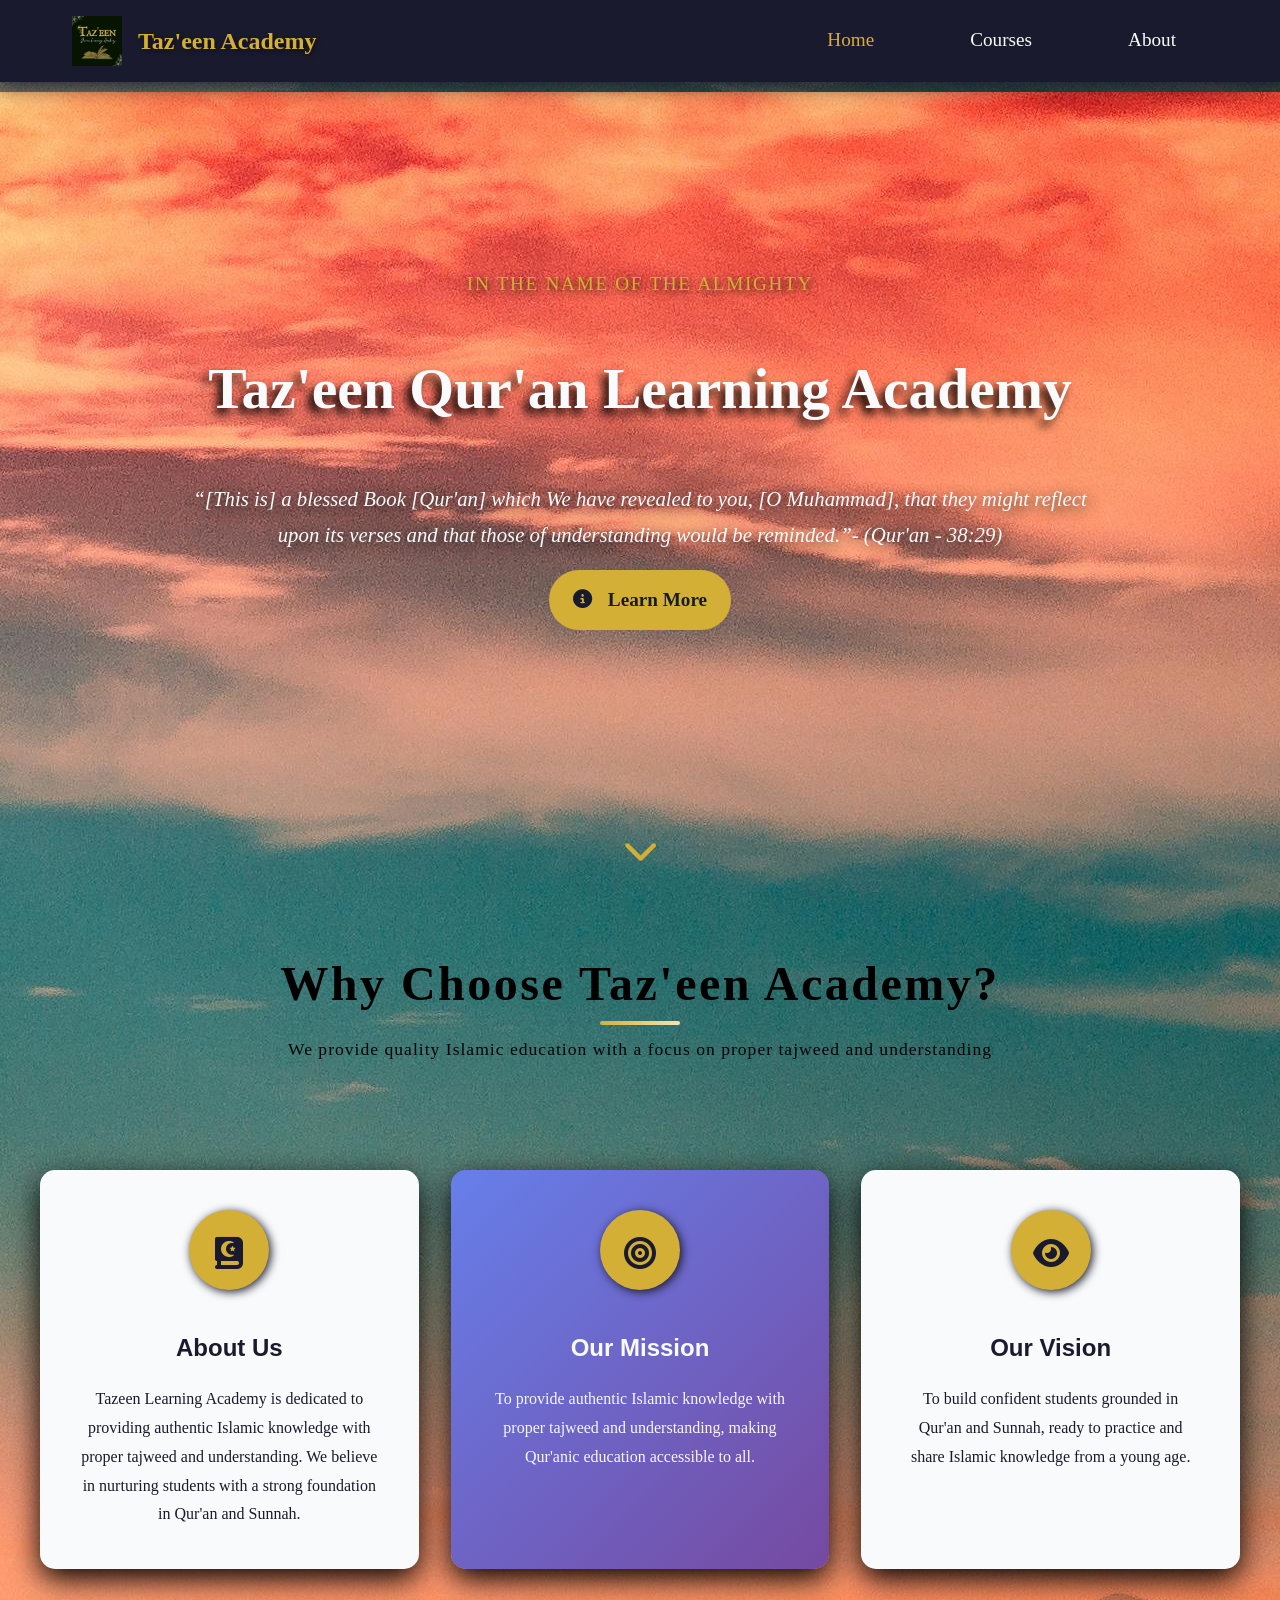
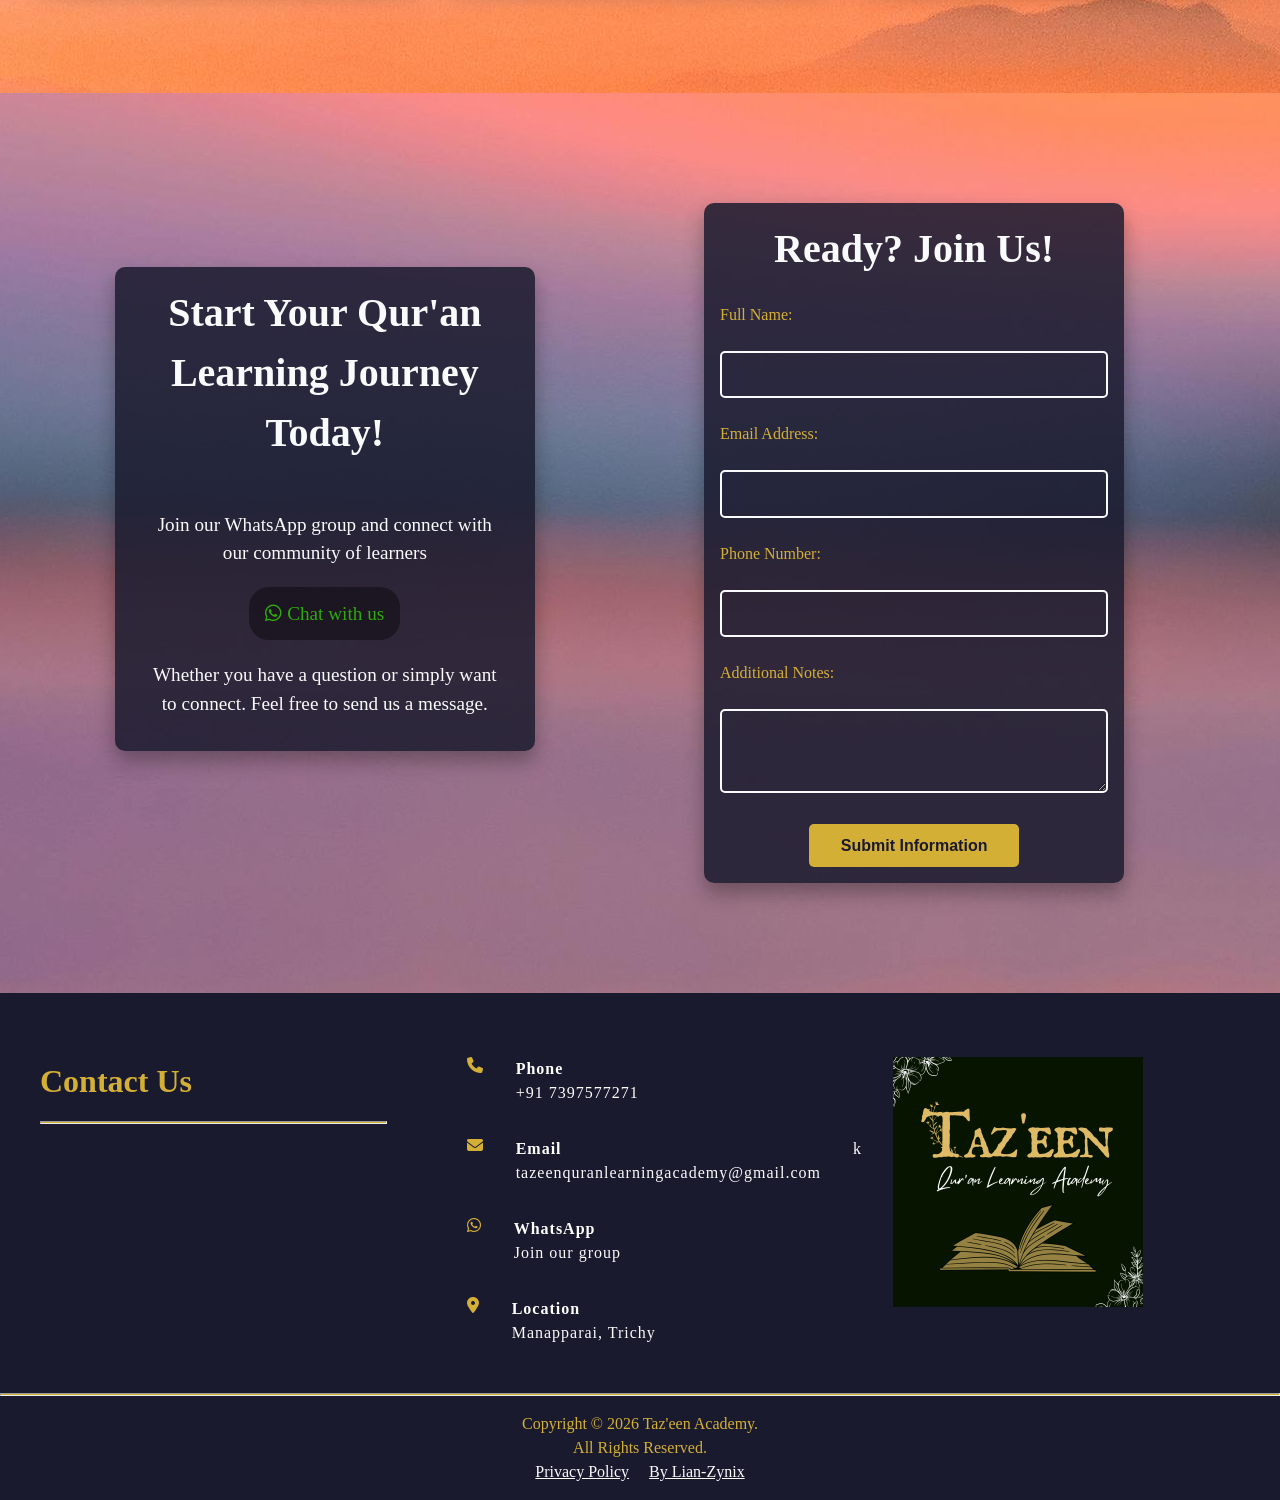
==== commit d225fd2e: "Updated Files FINAL" ====
--- a/index.html
+++ b/index.html
@@ -93,7 +93,7 @@
                     <div class="info-sect-left-inner">
                         <h2>Start Your Qur'an Learning Journey<br>Today!</h2>
                         <p>Join our WhatsApp group and connect with our community of learners</p>
-                        <a href="" target="_blank" class="btn-whatsapp">
+                        <a href="https://chat.whatsapp.com/JAse9hPsN9dLTv38QjycXj?mode=gi_t" target="_blank" class="btn-whatsapp">
                             <i class="fab fa-whatsapp"></i> Chat with us
                         </a>
                         <p>Whether you have a question or simply want to connect. Feel free to send us a message.</p>
@@ -167,21 +167,21 @@
                     <i class="fas fa-envelope"></i>
                     <div>
                         <h4>Email</h4>
-                        <a href="mailto:tazeenlearningacademy@gmail.com">tazeenlearningacademy@gmail.com</a>
-                    </div>
+                        <a href="mailto:tazeenquranlearningacademy@gmail.com" target="_blank">tazeenquranlearningacademy@gmail.com</a>
+                    </div>k
                 </div>
                 <div class="footer-item">
                     <i class="fab fa-whatsapp"></i>
                     <div>
                         <h4>WhatsApp</h4>
-                        <a href="" target="_blank">Join our group</a>
+                        <a href="https://chat.whatsapp.com/JAse9hPsN9dLTv38QjycXj?mode=gi_t" target="_blank">Join our group</a>
                     </div>
                 </div>
                 <div class="footer-item">
                     <i class="fas fa-map-marker-alt"></i>
                     <div>
                         <h4>Location</h4>
-                        <p>Manapparai, Trichy</p>
+                        <a href="https://maps.app.goo.gl/SXjo7sxzabw9a3pv8">Manapparai, Trichy</a>
                     </div>
                 </div>
             </div>
@@ -190,8 +190,9 @@
             </div>
         </div>
         <div class="footer-bottom">
-            <hr><p>Copyright &copy; 2026 Taz'een Academy. All Rights Reserved.<br>
-            <a href="mailto:lianzynix.official@gmail.com">By Lian-Zynix</a>
+            <hr><p>Copyright &copy; 2026 Taz'een Academy.<br>All Rights Reserved.</p>
+            <a href="https://www.termsfeed.com/live/10849f70-235b-417a-bd7b-be99da591cb5" style="padding-right: 1rem; text-decoration: underline;">Privacy Policy</a>
+            <a href="mailto:lianzynix.official@gmail.com" style="text-decoration: underline;">By Lian-Zynix</a>
         </div>
     </footer>
 
--- a/styles.css
+++ b/styles.css
@@ -133,8 +133,6 @@
     z-index: 1;
 }
 .hd-content{
-    position: relative;
-    z-index: 2;
     max-width: 900px;
     animation: fadeInDown 1s ease;
 }
@@ -244,7 +242,7 @@
     content: '';
     position: absolute;
     height: 4px;
-    bottom: -135px;
+    bottom: -125px;
     left: 50%;
     transform: translateX(-50%);
     width: 80px;
@@ -520,7 +518,7 @@
     text-align: center;
 }
 .footer-bottom p{
-    color: hsl(0, 0%, 70%);
+    color: var(--gold-color);
     font-size: 1rem;
 }
 .bottom{
@@ -584,13 +582,16 @@
         padding: 1rem;
     }
     .hd-title{
-        font-size: 2rem;
+        font-size: 2.2rem;
         letter-spacing: 1px;
         margin: 2rem 0;
     }
     .hd-start,
     .hd-verse{
-        font-size: 1rem;
+        font-size: 0.9rem;
+    }
+    .scroll-down{
+        bottom: 50px;
     }
 
 /* Main-Content */
@@ -599,7 +600,7 @@
         padding: 1rem;
     }
     .mcon-head h2{
-        font-size: 2.2rem;
+        font-size: 2rem;
         letter-spacing: 1px;
     }
     .mcon-head h2::after{
@@ -637,10 +638,12 @@
     }
     .info-sect-left-inner h2,
     .info-sect-right-inner h2{
-        font-size: 1.8rem;
+        font-size: 1.6rem;
     }
     .info-sect-left-inner p,
-    .form-group label{
+    .form-group label,
+    .form-group button,
+    .btn-whatsapp{
         font-size: 1rem;
     }
 
@@ -667,7 +670,7 @@
         font-size: 1rem;
     }
     .footer-section h1{
-        font-size: 1.5rem;
+        font-size: 1.3rem;
     }
     .footer-icon{
         justify-content: center;
@@ -676,6 +679,9 @@
     .footer-bottom{
         text-align: left;
     }
+    .footer-bottom p,a{
+        font-size: 0.8rem;
+    }
     .bottom{
         height: 150px;
     }
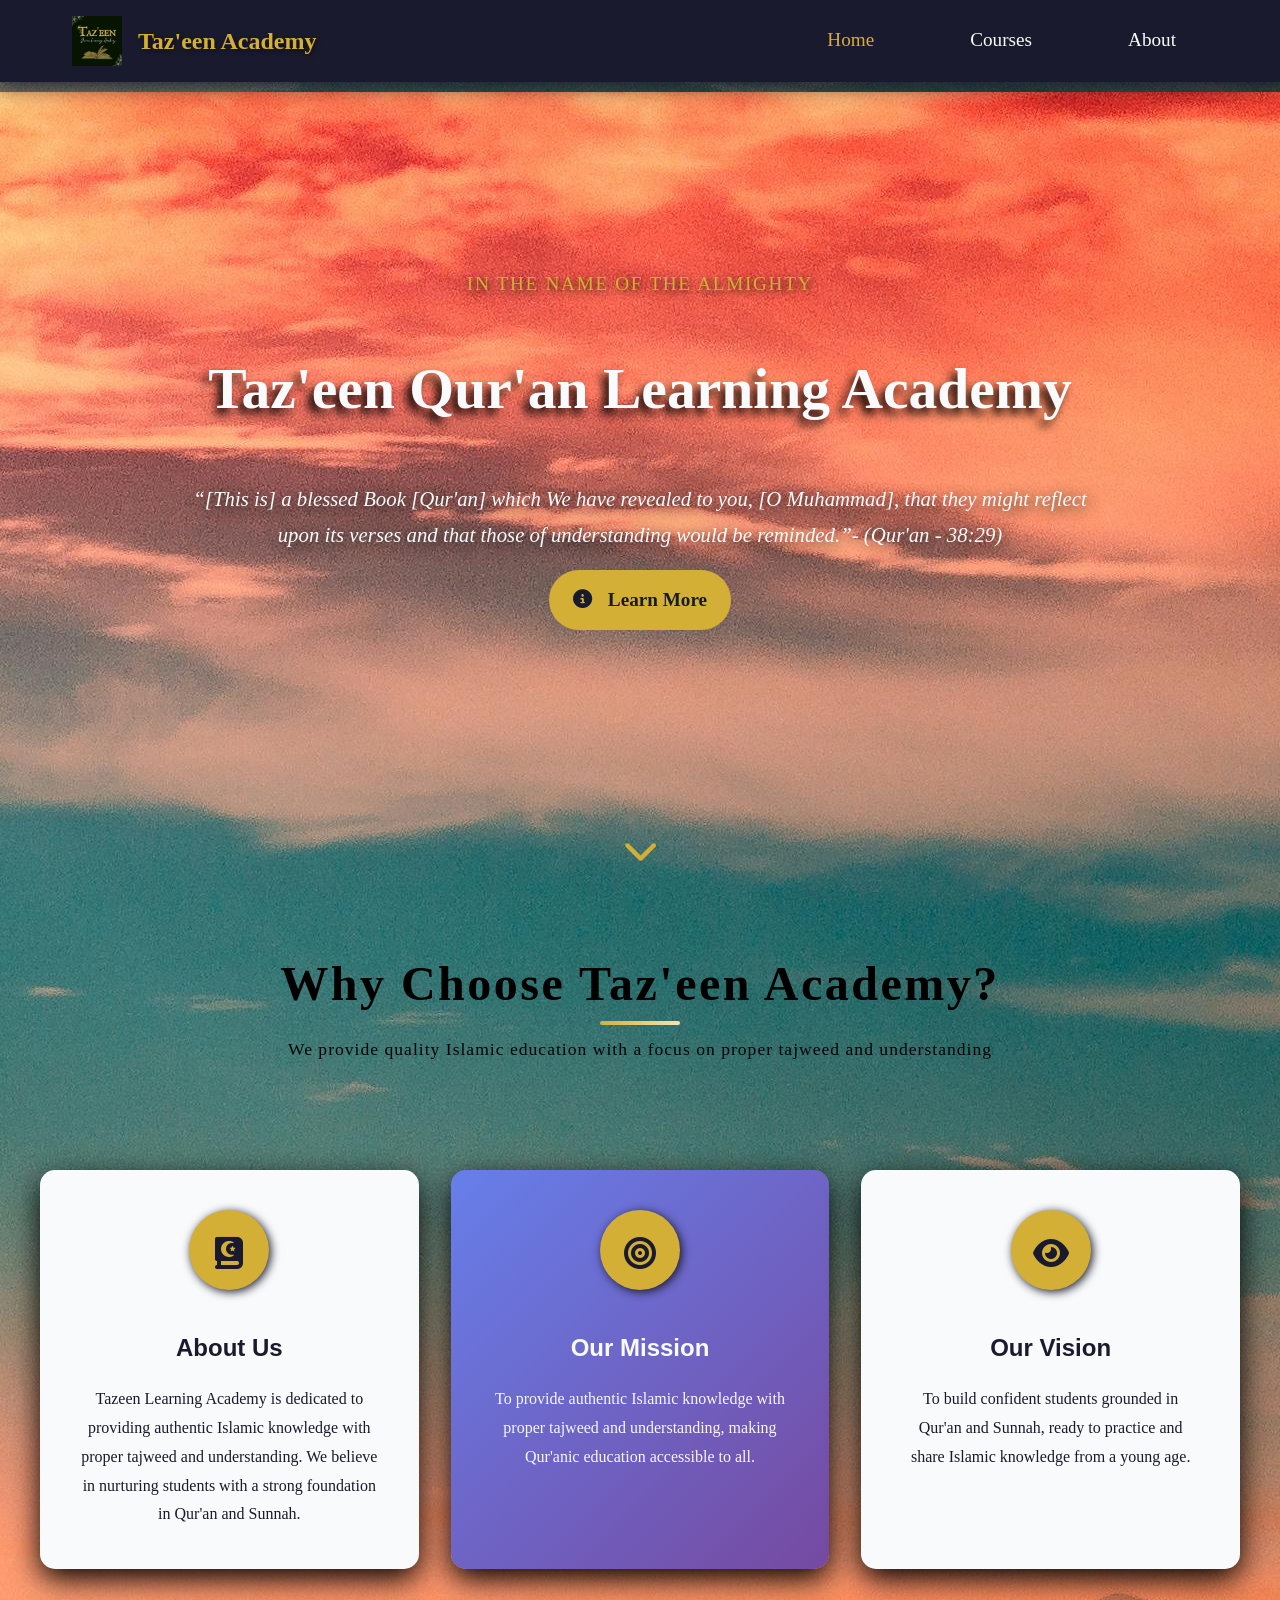
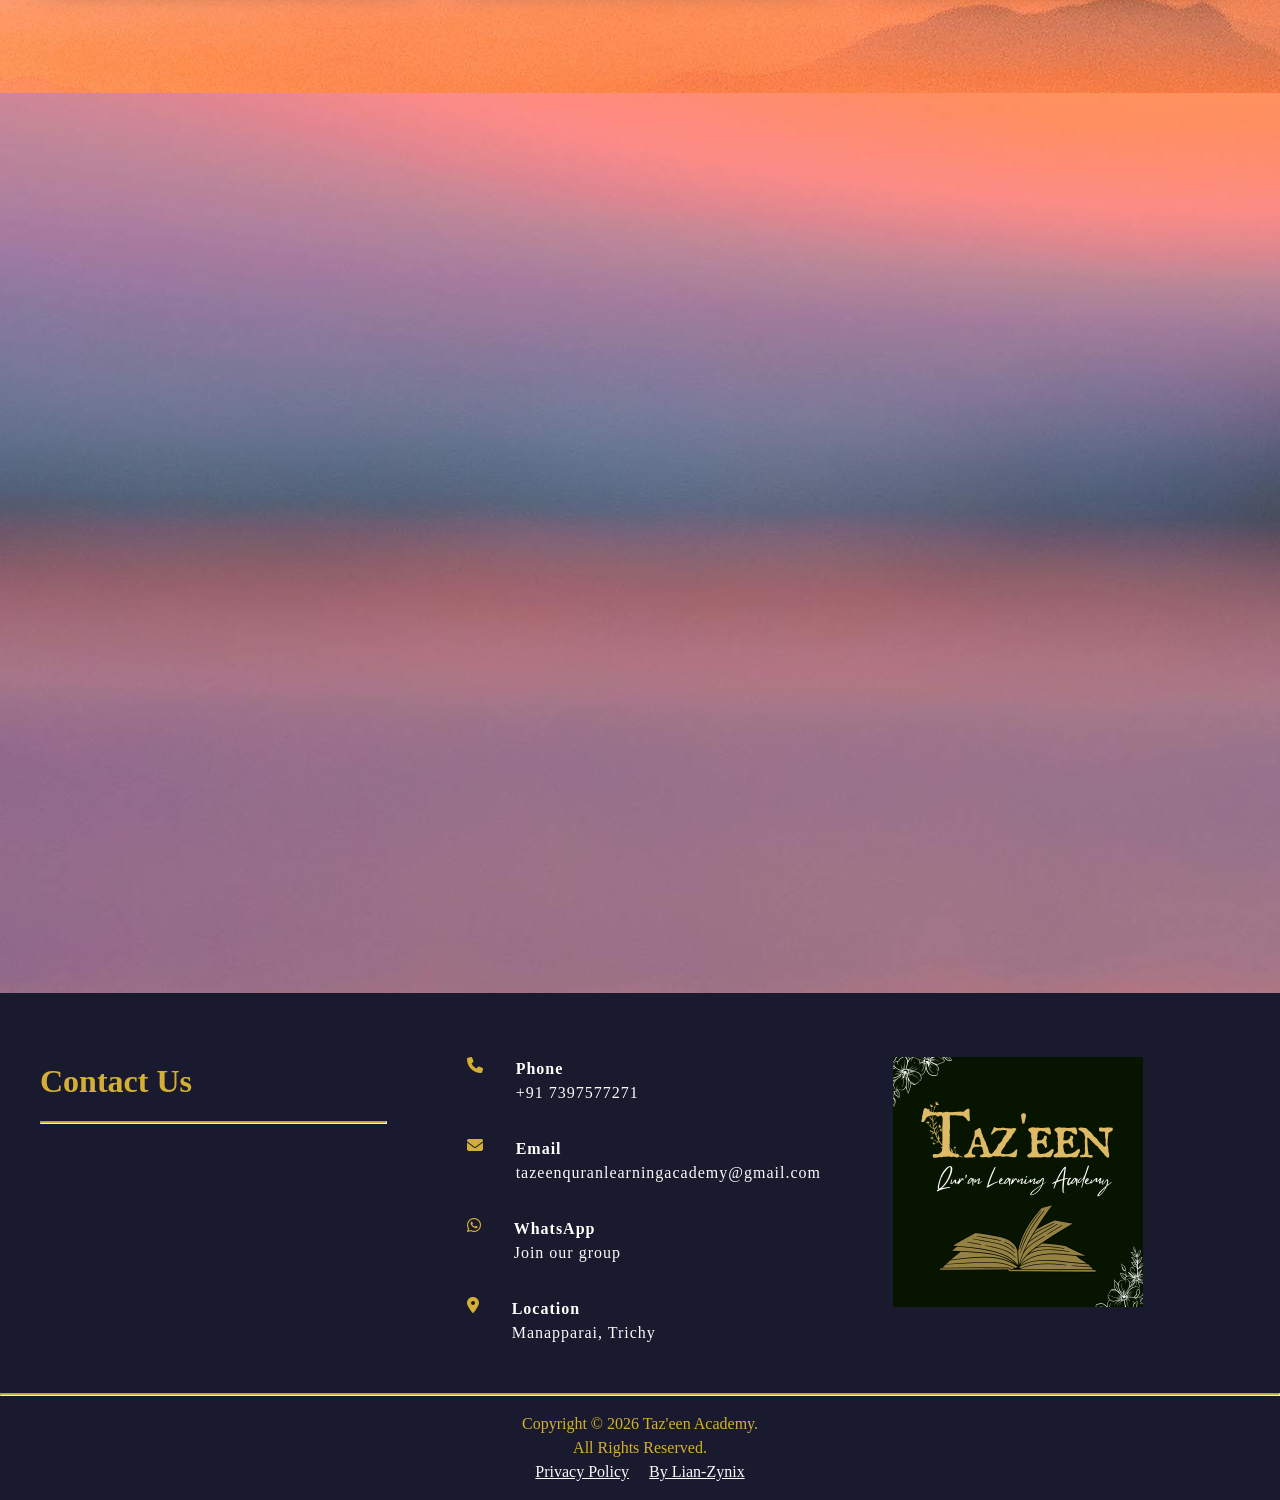
==== commit 5b750083: "Update index.html" ====
--- a/index.html
+++ b/index.html
@@ -168,7 +168,7 @@
                     <div>
                         <h4>Email</h4>
                         <a href="mailto:tazeenquranlearningacademy@gmail.com" target="_blank">tazeenquranlearningacademy@gmail.com</a>
-                    </div>k
+                    </div>
                 </div>
                 <div class="footer-item">
                     <i class="fab fa-whatsapp"></i>
